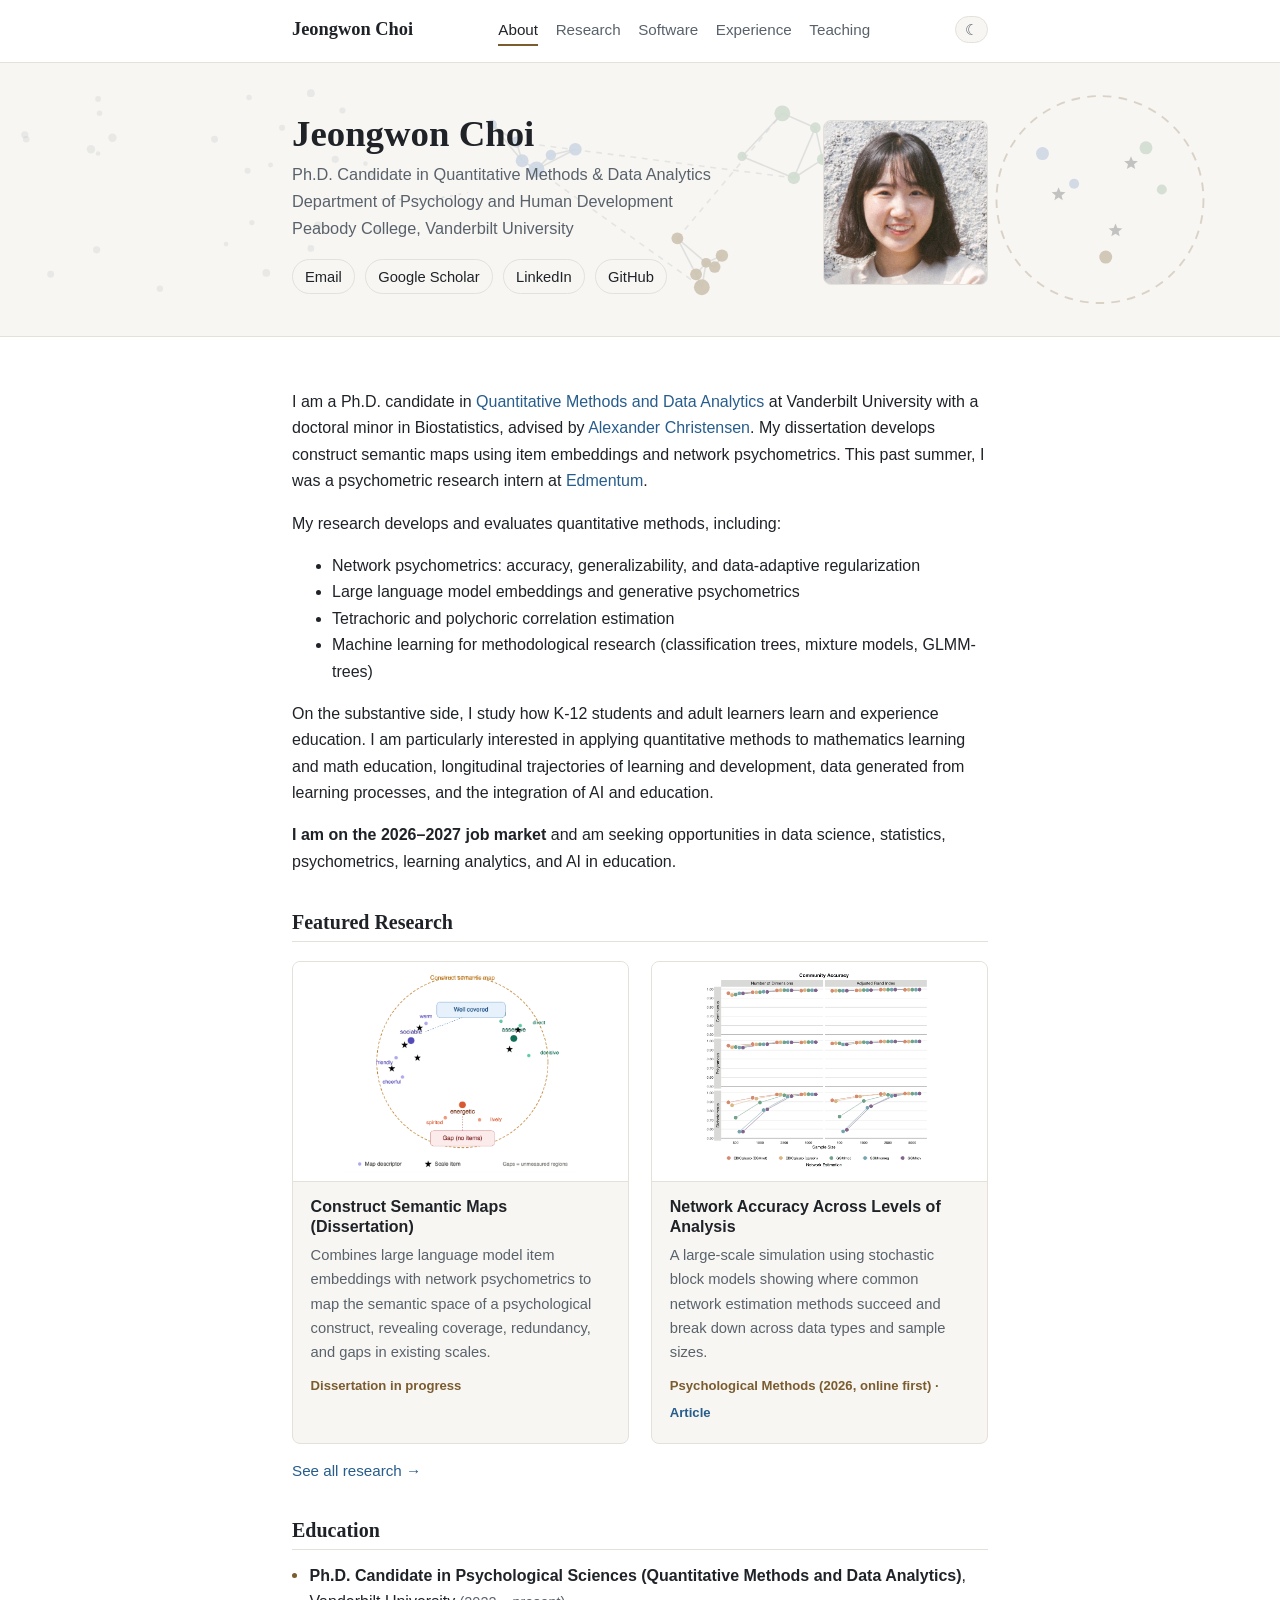
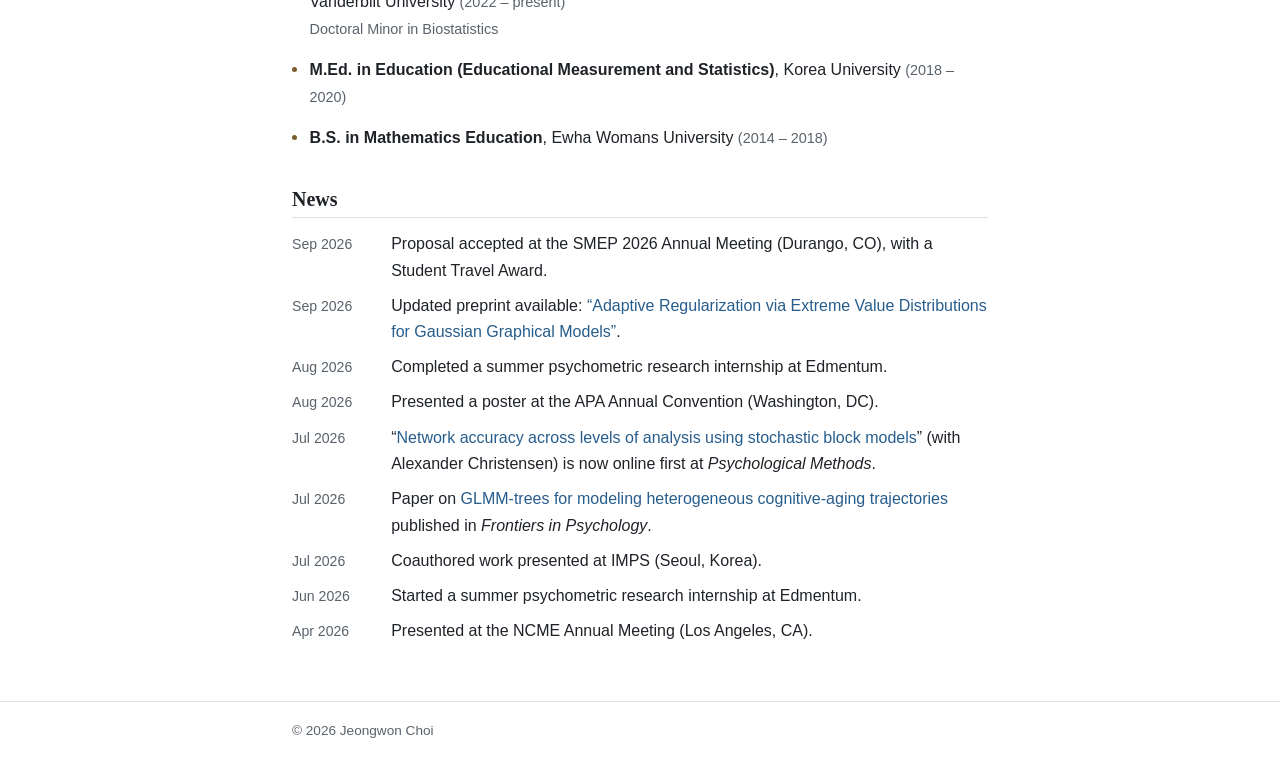
==== index.html @ 9862e8e3 "Emphasize data science and statistics in job market line; reword chatbot analytics as log analysis C" ====
<!DOCTYPE html>
<html lang="en">
<head>
  <meta charset="utf-8">
  <meta name="viewport" content="width=device-width, initial-scale=1">
  <title>Jeongwon Choi — Quantitative Methods, Vanderbilt University</title>
  <meta name="description" content="Jeongwon Choi is a Ph.D. candidate in Quantitative Methods at Vanderbilt University working on network psychometrics, measurement, and machine learning.">
  <link rel="stylesheet" href="css/style.css?v=7">
  <script src="js/theme.js"></script>
</head>
<body>

<header>
  <div class="header-inner">
    <a class="site-name" href="index.html">Jeongwon Choi</a>
    <nav>
      <a href="index.html" class="active">About</a>
      <a href="research.html">Research</a>
      <a href="software.html">Software</a>
      <a href="experience.html">Experience</a>
      <a href="teaching.html">Teaching</a>
    </nav>
    <button id="theme-toggle" class="theme-toggle" aria-label="Toggle color theme">☾</button>
  </div>
</header>

<section class="hero">
  <svg class="hero-bg" preserveAspectRatio="xMidYMid slice" viewBox="0 0 900 190" xmlns="http://www.w3.org/2000/svg" role="img" aria-label="Decorative figure: scattered embedding points forming a psychometric network, mapped onto a construct semantic map">
    <circle class="hn-dot" cx="178" cy="24" r="1.9"/>
    <circle class="hn-dot" cx="72" cy="130" r="2.5"/>
    <circle class="hn-dot" cx="243" cy="33" r="2.1"/>
    <circle class="hn-dot" cx="23" cy="53" r="2.3"/>
    <circle class="hn-dot" cx="22" cy="50" r="2.5"/>
    <circle class="hn-dot" cx="154" cy="53" r="2.4"/>
    <circle class="hn-dot" cx="221" cy="21" r="2.7"/>
    <circle class="hn-dot" cx="193" cy="71" r="1.7"/>
    <circle class="hn-dot" cx="259" cy="70" r="1.6"/>
    <circle class="hn-dot" cx="40" cy="147" r="2.4"/>
    <circle class="hn-dot" cx="221" cy="129" r="2.3"/>
    <circle class="hn-dot" cx="263" cy="77" r="2.3"/>
    <circle class="hn-dot" cx="226" cy="113" r="2.8"/>
    <circle class="hn-dot" cx="162" cy="126" r="1.6"/>
    <circle class="hn-dot" cx="73" cy="63" r="1.6"/>
    <circle class="hn-dot" cx="74" cy="35" r="1.9"/>
    <circle class="hn-dot" cx="177" cy="75" r="2.1"/>
    <circle class="hn-dot" cx="68" cy="60" r="2.9"/>
    <circle class="hn-dot" cx="180" cy="111" r="1.8"/>
    <circle class="hn-dot" cx="201" cy="45" r="2.1"/>
    <circle class="hn-dot" cx="267" cy="116" r="2.3"/>
    <circle class="hn-dot" cx="190" cy="146" r="2.7"/>
    <circle class="hn-dot" cx="73" cy="25" r="2.0"/>
    <circle class="hn-dot" cx="83" cy="52" r="2.9"/>
    <circle class="hn-dot" cx="238" cy="67" r="2.5"/>
    <circle class="hn-dot" cx="116" cy="157" r="2.2"/>
    <line class="hn-edge" x1="378" y1="74" x2="368" y2="68"/>
    <line class="hn-edge" x1="378" y1="74" x2="388" y2="64"/>
    <line class="hn-edge" x1="364" y1="55" x2="368" y2="68"/>
    <line class="hn-edge" x1="364" y1="55" x2="347" y2="43"/>
    <line class="hn-edge" x1="347" y1="43" x2="368" y2="68"/>
    <line class="hn-edge" x1="405" y1="60" x2="388" y2="64"/>
    <line class="hn-edge" x1="405" y1="60" x2="378" y2="74"/>
    <line class="hn-edge" x1="493" y1="156" x2="489" y2="147"/>
    <line class="hn-edge" x1="493" y1="156" x2="496" y2="139"/>
    <line class="hn-edge" x1="476" y1="122" x2="496" y2="139"/>
    <line class="hn-edge" x1="476" y1="122" x2="489" y2="147"/>
    <line class="hn-edge" x1="489" y1="147" x2="496" y2="139"/>
    <line class="hn-edge" x1="496" y1="139" x2="502" y2="142"/>
    <line class="hn-edge" x1="507" y1="134" x2="502" y2="142"/>
    <line class="hn-edge" x1="507" y1="134" x2="496" y2="139"/>
    <line class="hn-edge" x1="549" y1="35" x2="572" y2="45"/>
    <line class="hn-edge" x1="549" y1="35" x2="521" y2="65"/>
    <line class="hn-edge" x1="557" y1="80" x2="577" y2="67"/>
    <line class="hn-edge" x1="557" y1="80" x2="572" y2="45"/>
    <line class="hn-edge" x1="577" y1="67" x2="572" y2="45"/>
    <line class="hn-edge" x1="521" y1="65" x2="557" y2="80"/>
    <line class="hn-edge hn-bridge" x1="378" y1="74" x2="493" y2="156"/>
    <line class="hn-edge hn-bridge" x1="476" y1="122" x2="549" y2="35"/>
    <line class="hn-edge hn-bridge" x1="364" y1="55" x2="557" y2="80"/>
    <circle class="hn-node hn-a" cx="378" cy="74" r="5.5"/>
    <circle class="hn-node hn-a" cx="364" cy="55" r="3.9"/>
    <circle class="hn-node hn-a" cx="347" cy="43" r="3.5"/>
    <circle class="hn-node hn-a" cx="368" cy="68" r="4.5"/>
    <circle class="hn-node hn-a" cx="405" cy="60" r="4.4"/>
    <circle class="hn-node hn-a" cx="388" cy="64" r="3.6"/>
    <circle class="hn-node hn-b" cx="493" cy="156" r="5.5"/>
    <circle class="hn-node hn-b" cx="476" cy="122" r="4.1"/>
    <circle class="hn-node hn-b" cx="489" cy="147" r="4.1"/>
    <circle class="hn-node hn-b" cx="496" cy="139" r="3.4"/>
    <circle class="hn-node hn-b" cx="507" cy="134" r="4.3"/>
    <circle class="hn-node hn-b" cx="502" cy="142" r="4.0"/>
    <circle class="hn-node hn-c" cx="549" cy="35" r="5.5"/>
    <circle class="hn-node hn-c" cx="557" cy="80" r="4.3"/>
    <circle class="hn-node hn-c" cx="577" cy="67" r="3.9"/>
    <circle class="hn-node hn-c" cx="521" cy="65" r="3.2"/>
    <circle class="hn-node hn-c" cx="572" cy="45" r="3.7"/>
    <circle class="hn-map" cx="770" cy="95" r="72"/>
    <circle class="hn-node hn-a" cx="730" cy="63" r="4.5"/>
    <circle class="hn-node hn-a" cx="752" cy="84" r="3.5"/>
    <circle class="hn-node hn-c" cx="802" cy="59" r="4.5"/>
    <circle class="hn-node hn-c" cx="813" cy="88" r="3.5"/>
    <circle class="hn-node hn-b" cx="774" cy="135" r="4.5"/>
    <polygon class="hn-star" points="741.2,86.4 742.5,89.6 746.0,89.9 743.3,92.1 744.1,95.4 741.2,93.6 738.3,95.4 739.1,92.1 736.4,89.9 739.9,89.6"/>
    <polygon class="hn-star" points="791.6,64.8 792.9,68.0 796.4,68.3 793.7,70.5 794.5,73.8 791.6,72.0 788.7,73.8 789.5,70.5 786.8,68.3 790.3,68.0"/>
    <polygon class="hn-star" points="780.8,111.6 782.1,114.8 785.6,115.1 782.9,117.3 783.7,120.6 780.8,118.8 777.9,120.6 778.7,117.3 776.0,115.1 779.5,114.8"/>
    <path class="hn-flow" d="M 270 95 C 300 95, 310 95, 330 90"/>
    <path class="hn-flow" d="M 615 85 C 650 80, 660 90, 692 95"/>
  </svg>
  <div class="hero-inner">
    <div class="hero-text">
      <h1>Jeongwon Choi</h1>
    <p class="subtitle">Ph.D. Candidate in Quantitative Methods &amp; Data Analytics<br>
    Department of Psychology and Human Development<br>
    Peabody College, Vanderbilt University</p>
    <ul class="contact-links">
      <li><a href="mailto:jeongwon.choi@vanderbilt.edu">Email</a></li>
      <li><a href="https://scholar.google.com/citations?user=khxoz0wAAAAJ&amp;hl=en" target="_blank" rel="noopener">Google Scholar</a></li>
      <li><a href="https://www.linkedin.com/in/jeongwon---choi/" target="_blank" rel="noopener">LinkedIn</a></li>
      <li><a href="https://github.com/choi-jeongwon" target="_blank" rel="noopener">GitHub</a></li>
    </ul>
    </div>
    <img class="portrait" src="images/IMG_2148.jpg" alt="Portrait of Jeongwon Choi"
         onerror="this.style.display='none'">
  </div>
</section>

<main>

      <p>I am a Ph.D. candidate in
      <a href="https://www.vanderbilt.edu/psychological_sciences/graduate/programs/quantitative-methods/" target="_blank" rel="noopener">Quantitative Methods and Data Analytics</a>
      at Vanderbilt University with a doctoral minor in Biostatistics, advised by
      <a href="https://www.vanderbilt.edu/psychological_sciences/bio/alexander-christensen" target="_blank" rel="noopener">Alexander Christensen</a>.
      My dissertation develops construct semantic maps using item embeddings and network
      psychometrics. This past summer, I was a psychometric research intern at
      <a href="https://www.edmentum.com/" target="_blank" rel="noopener">Edmentum</a>.</p>

      <p>My research develops and evaluates quantitative methods, including:</p>
      <ul>
        <li>Network psychometrics: accuracy, generalizability, and data-adaptive regularization</li>
        <li>Large language model embeddings and generative psychometrics</li>
        <li>Tetrachoric and polychoric correlation estimation</li>
        <li>Machine learning for methodological research (classification trees, mixture models, GLMM-trees)</li>
      </ul>

      <p>On the substantive side, I study how K-12 students and adult learners learn and
      experience education. I am particularly interested in applying quantitative methods
      to mathematics learning and math education, longitudinal trajectories of learning
      and development, data generated from learning processes, and the integration of AI
      and education.</p>

      <p><strong>I am on the 2026–2027 job market</strong> and am seeking opportunities in
      data science, statistics, psychometrics, learning analytics, and AI in education.</p>

  <h2>Featured Research</h2>
  <div class="research-grid">
    <div class="research-card">
      <img src="images/research/csm-map.png" alt="Construct semantic map showing well-covered regions and gaps of a scale">
      <div class="card-body">
        <h3>Construct Semantic Maps (Dissertation)</h3>
        <p>Combines large language model item embeddings with network psychometrics to map
        the semantic space of a psychological construct, revealing coverage, redundancy,
        and gaps in existing scales.</p>
        <span class="status">Dissertation in progress</span>
      </div>
    </div>
    <div class="research-card">
      <img src="images/research/sbm-community.png" alt="Community detection accuracy across sample sizes and network estimation methods">
      <div class="card-body">
        <h3>Network Accuracy Across Levels of Analysis</h3>
        <p>A large-scale simulation using stochastic block models showing where common
        network estimation methods succeed and break down across data types and sample
        sizes.</p>
        <span class="status">Psychological Methods (2026, online first) · <a href="https://psycnet.apa.org/record/2027-99505-001" target="_blank" rel="noopener">Article</a></span>
      </div>
    </div>
  </div>
  <p class="see-all"><a href="research.html">See all research →</a></p>

  <h2>Education</h2>
  <ul class="entries">
    <li><strong>Ph.D. Candidate in Psychological Sciences (Quantitative Methods and Data Analytics)</strong>, Vanderbilt University <span class="role-line">(2022 – present)</span><br>
    <span class="role-line">Doctoral Minor in Biostatistics</span></li>
    <li><strong>M.Ed. in Education (Educational Measurement and Statistics)</strong>, Korea University <span class="role-line">(2018 – 2020)</span></li>
    <li><strong>B.S. in Mathematics Education</strong>, Ewha Womans University <span class="role-line">(2014 – 2018)</span></li>
  </ul>

  <h2>News</h2>
  <ul class="news">
    <li><time>Sep 2026</time><span>Proposal accepted at the SMEP 2026 Annual Meeting (Durango, CO), with a Student Travel Award.</span></li>
    <li><time>Sep 2026</time><span>Updated preprint available: <a href="https://arxiv.org/abs/2609.05678" target="_blank" rel="noopener">“Adaptive Regularization via Extreme Value Distributions for Gaussian Graphical Models”</a>.</span></li>
    <li><time>Aug 2026</time><span>Completed a summer psychometric research internship at Edmentum.</span></li>
    <li><time>Aug 2026</time><span>Presented a poster at the APA Annual Convention (Washington, DC).</span></li>
    <li><time>Jul 2026</time><span>“<a href="https://psycnet.apa.org/fulltext/2027-99505-001.html" target="_blank" rel="noopener">Network accuracy across levels of analysis using stochastic block models</a>” (with Alexander Christensen) is now online first at <em>Psychological Methods</em>.</span></li>
    <li><time>Jul 2026</time><span>Paper on <a href="https://www.frontiersin.org/journals/psychology/articles/10.3389/fpsyg.2026.1738928/full" target="_blank" rel="noopener">GLMM-trees for modeling heterogeneous cognitive-aging trajectories</a> published in <em>Frontiers in Psychology</em>.</span></li>
    <li><time>Jul 2026</time><span>Coauthored work presented at IMPS (Seoul, Korea).</span></li>
    <li><time>Jun 2026</time><span>Started a summer psychometric research internship at Edmentum.</span></li>
    <li><time>Apr 2026</time><span>Presented at the NCME Annual Meeting (Los Angeles, CA).</span></li>
  </ul>
</main>

<footer>
  <div class="footer-inner">
    <span>© 2026 Jeongwon Choi</span>
  </div>
</footer>

</body>
</html>
---- css/style.css ----
/* ===== Base ===== */
:root {
  --bg: #ffffff;
  --bg-alt: #f7f6f3;
  --text: #1f2328;
  --text-muted: #59626b;
  --accent: #7a5c2e;        /* warm bronze — subtle academic accent */
  --accent-soft: #f3ede2;
  --border: #e4e1da;
  --link: #275d8c;
  --max-width: 46rem;
}

@media (prefers-color-scheme: dark) {
  :root {
    --bg: #16181c;
    --bg-alt: #1d2025;
    --text: #e6e4df;
    --text-muted: #a2a49f;
    --accent: #c9a86a;
    --accent-soft: #26221a;
    --border: #33363c;
    --link: #7fb3dd;
  }
}

/* Manual theme override (set by js/theme.js, wins over system preference) */
:root[data-theme="light"] {
  --bg: #ffffff;
  --bg-alt: #f7f6f3;
  --text: #1f2328;
  --text-muted: #59626b;
  --accent: #7a5c2e;
  --accent-soft: #f3ede2;
  --border: #e4e1da;
  --link: #275d8c;
}

:root[data-theme="dark"] {
  --bg: #16181c;
  --bg-alt: #1d2025;
  --text: #e6e4df;
  --text-muted: #a2a49f;
  --accent: #c9a86a;
  --accent-soft: #26221a;
  --border: #33363c;
  --link: #7fb3dd;
}

* { box-sizing: border-box; }

html { scroll-behavior: smooth; }

body {
  margin: 0;
  font-family: -apple-system, BlinkMacSystemFont, "Segoe UI", Roboto, "Helvetica Neue", Arial, sans-serif;
  font-size: 1.0rem;
  line-height: 1.65;
  color: var(--text);
  background: var(--bg);
  -webkit-font-smoothing: antialiased;
}

h1, h2, h3, .site-name {
  font-family: "Iowan Old Style", "Palatino Linotype", Palatino, Georgia, serif;
  font-weight: 600;
  line-height: 1.25;
}

h1 { font-size: 1.9rem; margin: 0 0 0.25rem; }
h2 {
  font-size: 1.25rem;
  margin: 2.2rem 0 0.8rem;
  padding-bottom: 0.35rem;
  border-bottom: 1px solid var(--border);
}
h3 {
  font-size: 1.02rem;
  margin: 1.5rem 0 0.5rem;
  color: var(--accent);
  text-transform: uppercase;
  letter-spacing: 0.06em;
  font-family: inherit;
  font-weight: 650;
}

a { color: var(--link); text-decoration: none; }
a:hover { text-decoration: underline; }

/* ===== Header / nav ===== */
header {
  border-bottom: 1px solid var(--border);
  background: var(--bg);
}

.header-inner {
  max-width: var(--max-width);
  margin: 0 auto;
  padding: 1rem 1.25rem;
  display: flex;
  align-items: baseline;
  justify-content: space-between;
  flex-wrap: wrap;
  gap: 0.5rem 1rem;
}

.site-name {
  font-size: 1.15rem;
  color: var(--text);
}
.site-name:hover { text-decoration: none; color: var(--accent); }

nav { display: flex; gap: 1.1rem; flex-wrap: wrap; }

nav a {
  color: var(--text-muted);
  font-size: 0.95rem;
  padding-bottom: 2px;
}
nav a:hover { color: var(--text); text-decoration: none; }
nav a.active {
  color: var(--text);
  border-bottom: 2px solid var(--accent);
}

.theme-toggle {
  font: inherit;
  font-size: 0.95rem;
  line-height: 1;
  padding: 0.3rem 0.55rem;
  border: 1px solid var(--border);
  border-radius: 999px;
  background: var(--bg-alt);
  color: var(--text-muted);
  cursor: pointer;
}
.theme-toggle:hover { color: var(--accent); border-color: var(--accent); }

/* ===== Layout ===== */
main {
  max-width: var(--max-width);
  margin: 0 auto;
  padding: 2.25rem 1.25rem 3rem;
}

footer {
  border-top: 1px solid var(--border);
  color: var(--text-muted);
  font-size: 0.85rem;
}
.footer-inner {
  max-width: var(--max-width);
  margin: 0 auto;
  padding: 1.1rem 1.25rem;
  display: flex;
  justify-content: space-between;
  flex-wrap: wrap;
  gap: 0.5rem;
}

/* ===== Home / intro ===== */
.intro {
  display: flex;
  gap: 2rem;
  align-items: flex-start;
  flex-wrap: wrap;
}

.intro-text { flex: 1 1 22rem; }

.subtitle {
  color: var(--text-muted);
  margin: 0 0 1.1rem;
  font-size: 1.02rem;
}

.portrait {
  width: 165px;
  height: 165px;
  border-radius: 8px;
  object-fit: cover;
  border: 1px solid var(--border);
  flex-shrink: 0;
}

.contact-links {
  display: flex;
  flex-wrap: wrap;
  gap: 0.5rem 0.65rem;
  margin: 1.2rem 0 0;
  padding: 0;
  list-style: none;
  font-size: 0.92rem;
}
.contact-links a {
  display: inline-block;
  padding: 0.28rem 0.75rem;
  border: 1px solid var(--border);
  border-radius: 999px;
  color: var(--text);
  background: var(--bg-alt);
}
.contact-links a:hover {
  border-color: var(--accent);
  color: var(--accent);
  text-decoration: none;
}

/* ===== Lists of entries (pubs, talks, teaching) ===== */
ul.entries { list-style: none; padding: 0; margin: 0; }
ul.entries li {
  margin-bottom: 0.95rem;
  padding-left: 1.1rem;
  position: relative;
}
ul.entries li::before {
  content: "";
  position: absolute;
  left: 0;
  top: 0.62em;
  width: 5px;
  height: 5px;
  border-radius: 50%;
  background: var(--accent);
}

/* ===== Hero (About) ===== */
.hero {
  position: relative;
  overflow: hidden;
  border-bottom: 1px solid var(--border);
  background: var(--bg-alt);
}
.hero-bg {
  position: absolute;
  inset: 0;
  width: 100%;
  height: 100%;
  opacity: 0.32;
  pointer-events: none;
}
.hero-inner {
  position: relative;
  max-width: var(--max-width);
  margin: 0 auto;
  padding: 3rem 1.25rem 2.6rem;
  display: flex;
  align-items: center;
  justify-content: space-between;
  gap: 2rem;
  flex-wrap: wrap;
}
.hero-text { flex: 1 1 24rem; }
.hero-text h1 { font-size: 2.3rem; }
.hero .subtitle { margin-bottom: 0; }
.hero .contact-links { margin-top: 1.1rem; }
.see-all { margin-top: 0.9rem; font-size: 0.95rem; }
@media (max-width: 640px) {
  .hero-inner { flex-direction: column-reverse; align-items: flex-start; padding-top: 2rem; }
}
.hn-dot  { fill: var(--text-muted); opacity: 0.28; }
.hn-edge { stroke: var(--text-muted); stroke-width: 1.1; opacity: 0.45; }
.hn-bridge { stroke-dasharray: 4 4; opacity: 0.35; }
.hn-node { opacity: 0.92; }
.hn-a { fill: #7b9cc4; }
.hn-b { fill: var(--accent); }
.hn-c { fill: #85ab8d; }
.hn-map  { fill: none; stroke: var(--accent); stroke-width: 1.3; stroke-dasharray: 6 5; opacity: 0.7; }
.hn-star { fill: var(--text); opacity: 0.75; }
.hn-flow { fill: none; stroke: var(--text-muted); stroke-width: 1; stroke-dasharray: 2 4; opacity: 0.55; }

/* ===== Featured research cards ===== */
.research-grid {
  display: grid;
  grid-template-columns: 1fr 1fr;
  gap: 1.4rem;
  margin-top: 1.2rem;
}
.research-card {
  border: 1px solid var(--border);
  border-radius: 8px;
  background: var(--bg-alt);
  overflow: hidden;
  display: flex;
  flex-direction: column;
}
.research-card img {
  width: 100%;
  height: 220px;
  object-fit: contain;
  background: #ffffff;
  border-bottom: 1px solid var(--border);
  padding: 0.5rem;
  box-sizing: border-box;
}
.research-card .card-body {
  padding: 0.9rem 1.1rem 1.1rem;
}
.research-card h3 {
  margin: 0 0 0.4rem;
  text-transform: none;
  letter-spacing: 0;
  font-size: 1.0rem;
  color: var(--text);
}
.research-card p {
  margin: 0 0 0.5rem;
  font-size: 0.92rem;
  color: var(--text-muted);
}
.research-card .status {
  font-size: 0.82rem;
  color: var(--accent);
  font-weight: 600;
}
@media (max-width: 640px) {
  .research-grid { grid-template-columns: 1fr; }
}

ul.duties {
  list-style: none;
  margin: 0.35rem 0 0;
  padding: 0;
}
ul.entries ul.duties li {
  margin-bottom: 0.25rem;
  padding-left: 1rem;
  color: var(--text-muted);
  font-size: 0.95rem;
}
ul.entries ul.duties li::before {
  width: 4px;
  height: 4px;
  background: var(--border);
  top: 0.6em;
}

.venue { font-style: italic; }
.me { font-weight: 650; }

.tag {
  display: inline-block;
  font-size: 0.74rem;
  font-weight: 600;
  letter-spacing: 0.03em;
  color: var(--accent);
  background: var(--accent-soft);
  border-radius: 4px;
  padding: 0.08rem 0.45rem;
  margin-left: 0.35rem;
  vertical-align: 1px;
  white-space: nowrap;
}

/* ===== News ===== */
.news { list-style: none; padding: 0; margin: 0; }
.news li {
  display: flex;
  gap: 1rem;
  margin-bottom: 0.55rem;
}
.news time {
  flex: 0 0 5.2rem;
  color: var(--text-muted);
  font-size: 0.88rem;
  font-variant-numeric: tabular-nums;
  padding-top: 0.12rem;
}

/* ===== Teaching ===== */
.role-line { color: var(--text-muted); font-size: 0.9rem; }

/* ===== CV page ===== */
.cv-frame {
  width: 100%;
  height: 80vh;
  border: 1px solid var(--border);
  border-radius: 6px;
}

.btn {
  display: inline-block;
  padding: 0.45rem 1rem;
  border: 1px solid var(--accent);
  border-radius: 6px;
  color: var(--accent);
  font-weight: 600;
  font-size: 0.95rem;
}
.btn:hover { background: var(--accent-soft); text-decoration: none; }

@media (max-width: 640px) {
  .intro { flex-direction: column-reverse; }
  .portrait { width: 140px; height: 140px; }
  .news li { flex-direction: column; gap: 0; }
  .news time { flex: none; }
}
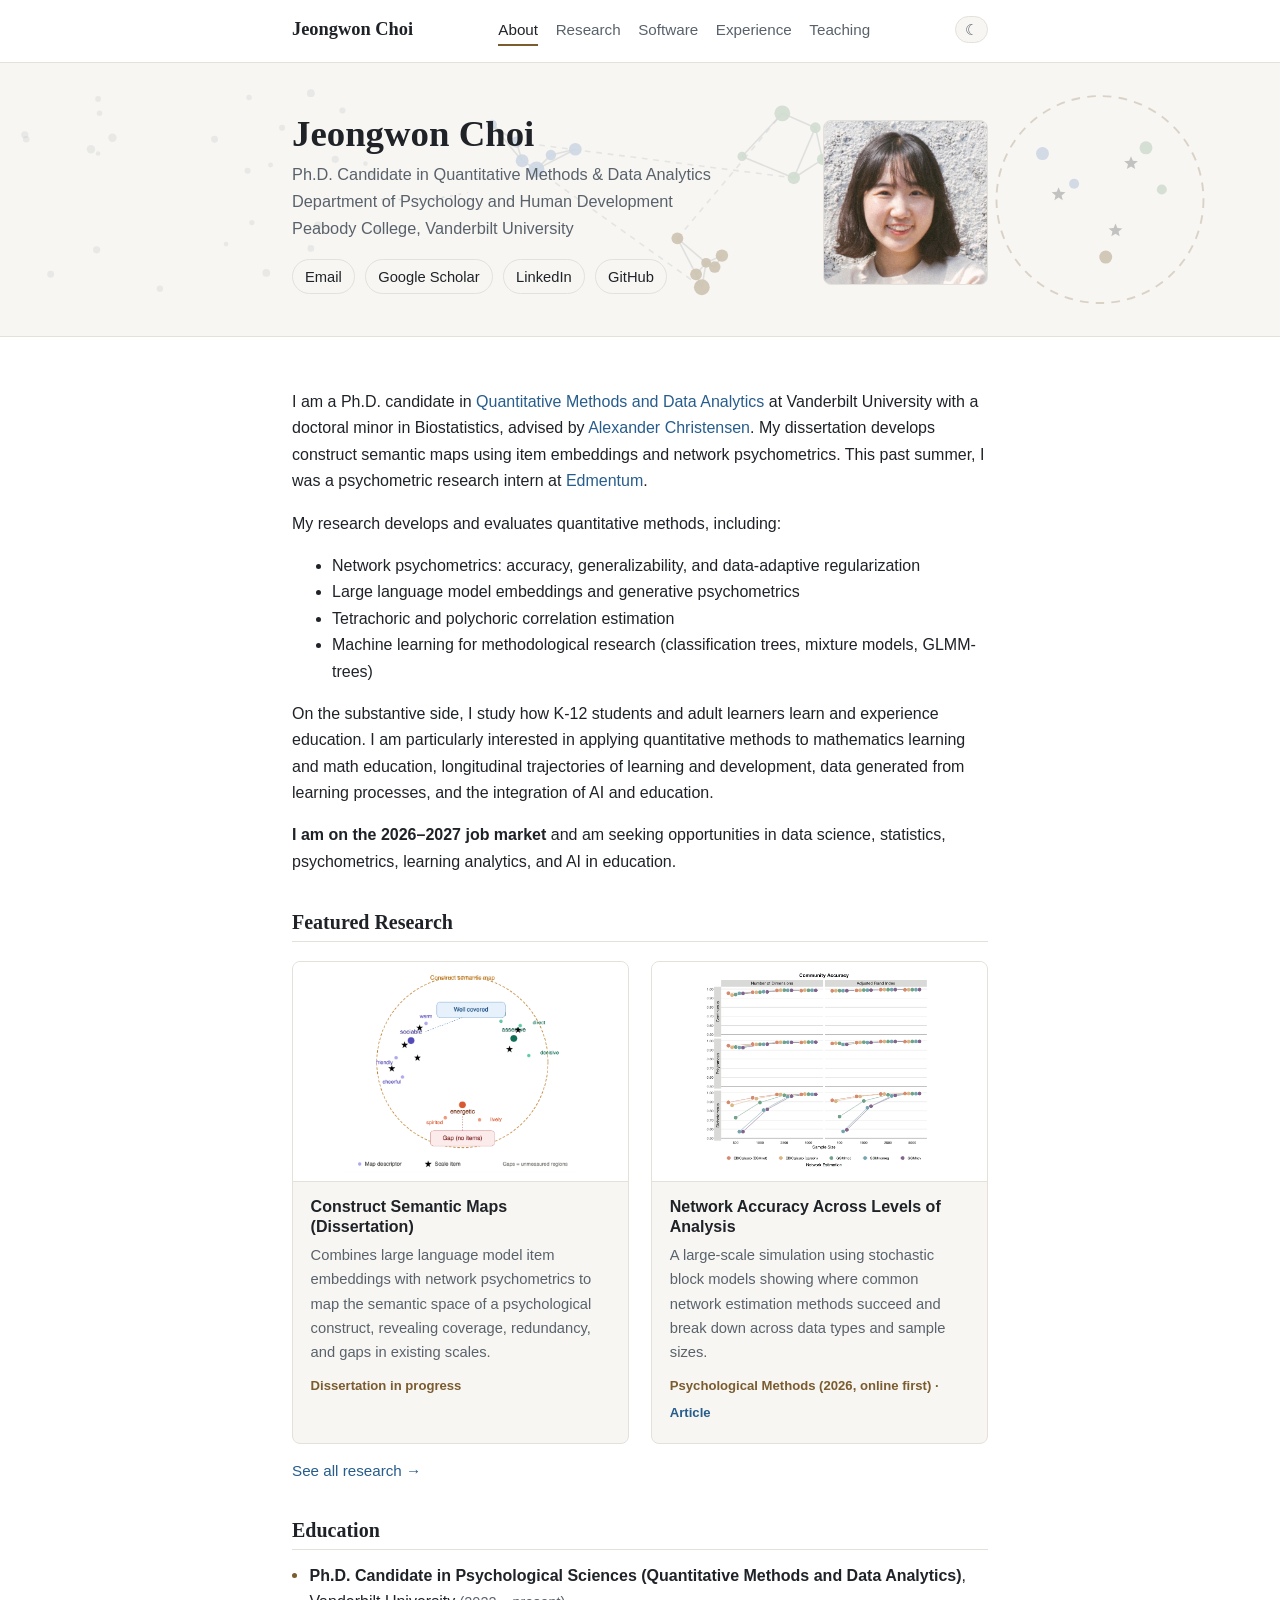
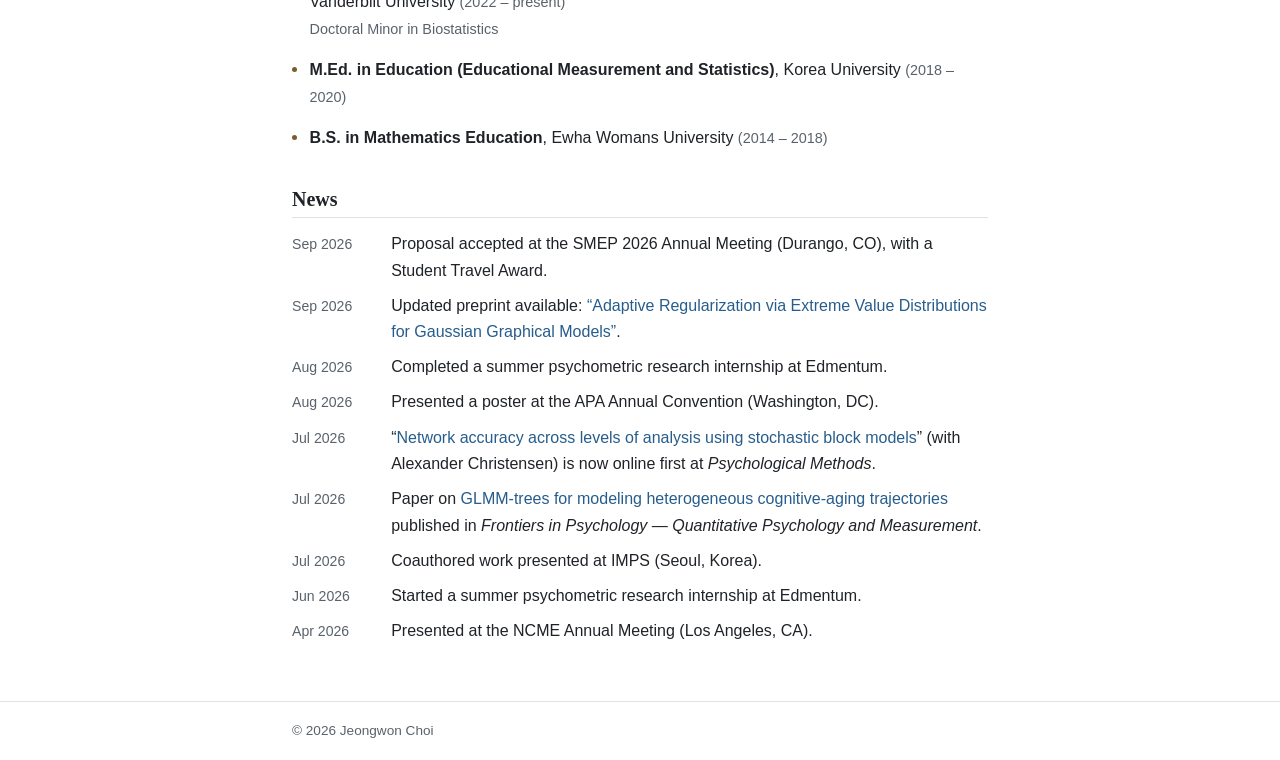
==== commit 5e924ddd: "Add Frontiers section name to 2022 citation and news item Co-Authored-By: Claude Fable 5 <noreply@an" ====
--- a/index.html
+++ b/index.html
@@ -190,7 +190,7 @@
     <li><time>Aug 2026</time><span>Completed a summer psychometric research internship at Edmentum.</span></li>
     <li><time>Aug 2026</time><span>Presented a poster at the APA Annual Convention (Washington, DC).</span></li>
     <li><time>Jul 2026</time><span>“<a href="https://psycnet.apa.org/fulltext/2027-99505-001.html" target="_blank" rel="noopener">Network accuracy across levels of analysis using stochastic block models</a>” (with Alexander Christensen) is now online first at <em>Psychological Methods</em>.</span></li>
-    <li><time>Jul 2026</time><span>Paper on <a href="https://www.frontiersin.org/journals/psychology/articles/10.3389/fpsyg.2026.1738928/full" target="_blank" rel="noopener">GLMM-trees for modeling heterogeneous cognitive-aging trajectories</a> published in <em>Frontiers in Psychology</em>.</span></li>
+    <li><time>Jul 2026</time><span>Paper on <a href="https://www.frontiersin.org/journals/psychology/articles/10.3389/fpsyg.2026.1738928/full" target="_blank" rel="noopener">GLMM-trees for modeling heterogeneous cognitive-aging trajectories</a> published in <em>Frontiers in Psychology — Quantitative Psychology and Measurement</em>.</span></li>
     <li><time>Jul 2026</time><span>Coauthored work presented at IMPS (Seoul, Korea).</span></li>
     <li><time>Jun 2026</time><span>Started a summer psychometric research internship at Edmentum.</span></li>
     <li><time>Apr 2026</time><span>Presented at the NCME Annual Meeting (Los Angeles, CA).</span></li>
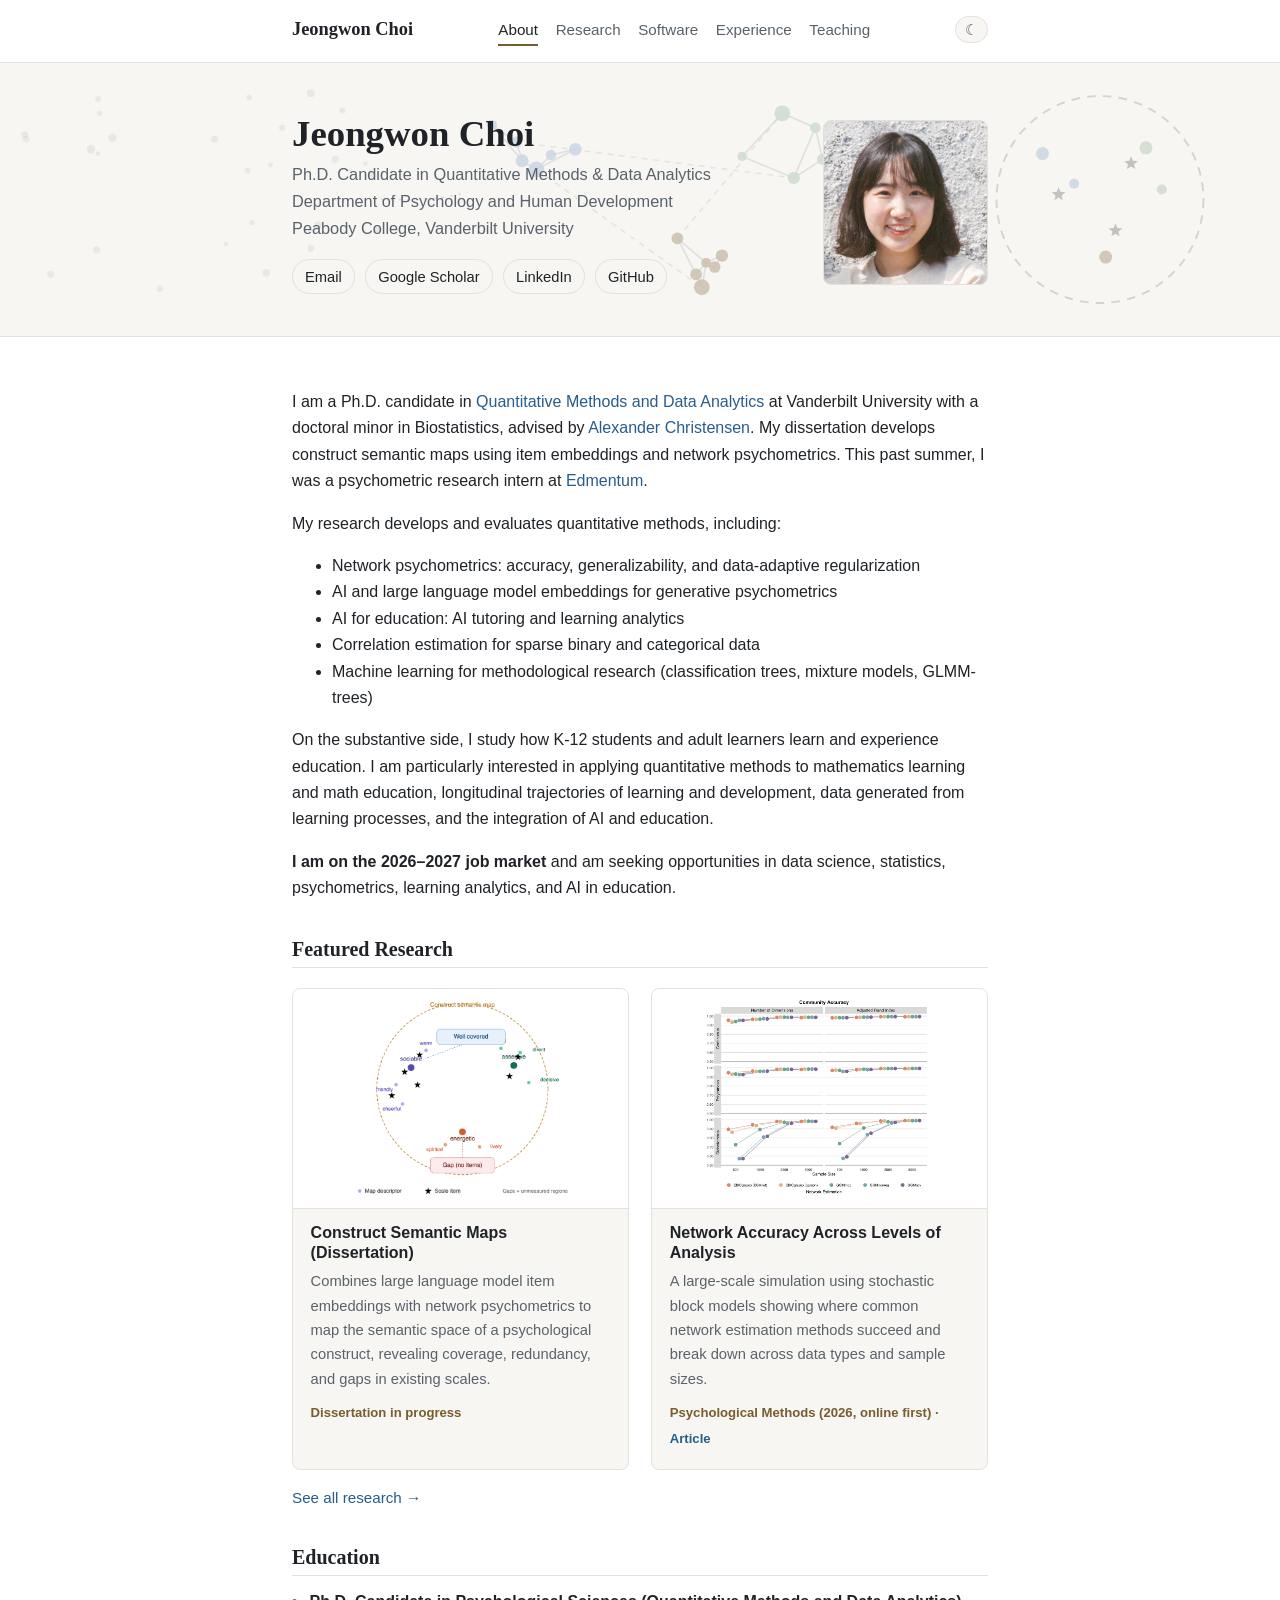
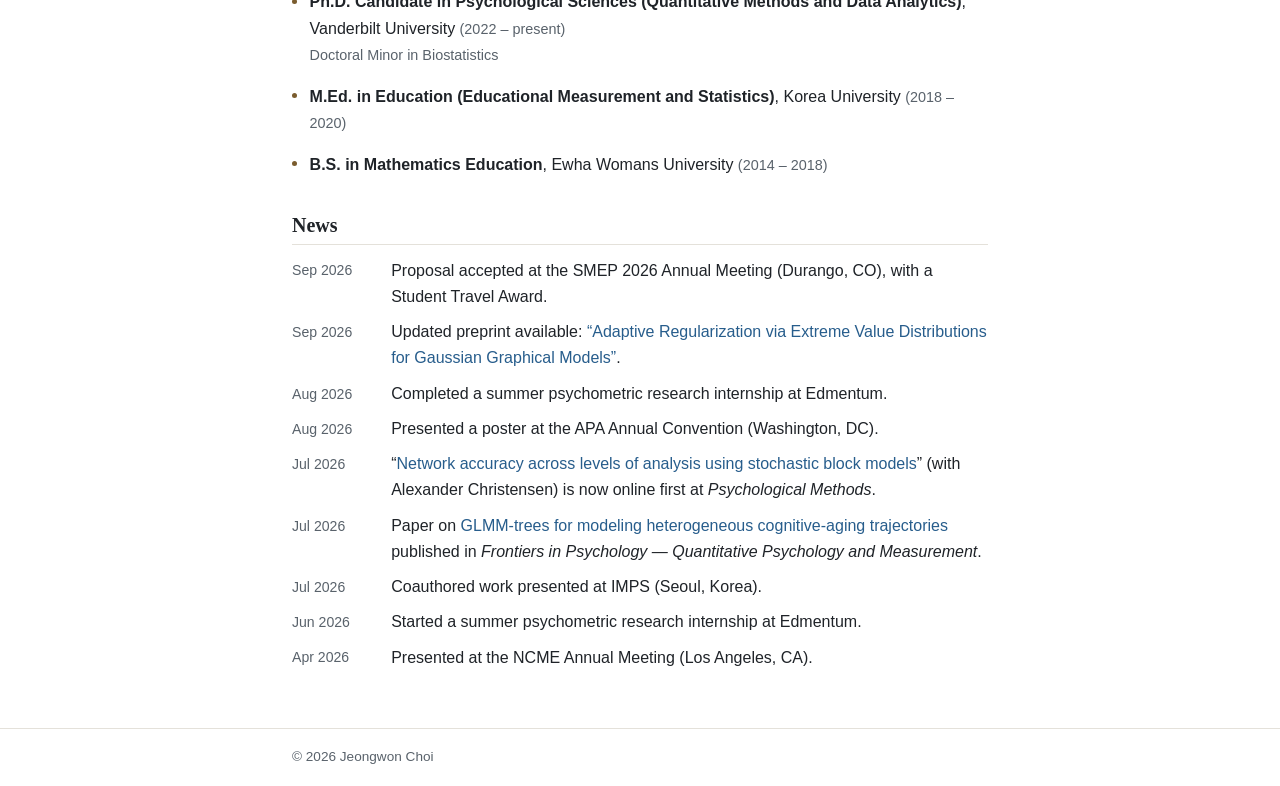
==== commit 7513fe57: "Update research interests list: AI framing, sparse data wording Co-Authored-By: Claude Fable 5 <nore" ====
--- a/index.html
+++ b/index.html
@@ -136,8 +136,9 @@
       <p>My research develops and evaluates quantitative methods, including:</p>
       <ul>
         <li>Network psychometrics: accuracy, generalizability, and data-adaptive regularization</li>
-        <li>Large language model embeddings and generative psychometrics</li>
-        <li>Tetrachoric and polychoric correlation estimation</li>
+        <li>AI and large language model embeddings for generative psychometrics</li>
+        <li>AI for education: AI tutoring and learning analytics</li>
+        <li>Correlation estimation for sparse binary and categorical data</li>
         <li>Machine learning for methodological research (classification trees, mixture models, GLMM-trees)</li>
       </ul>
 
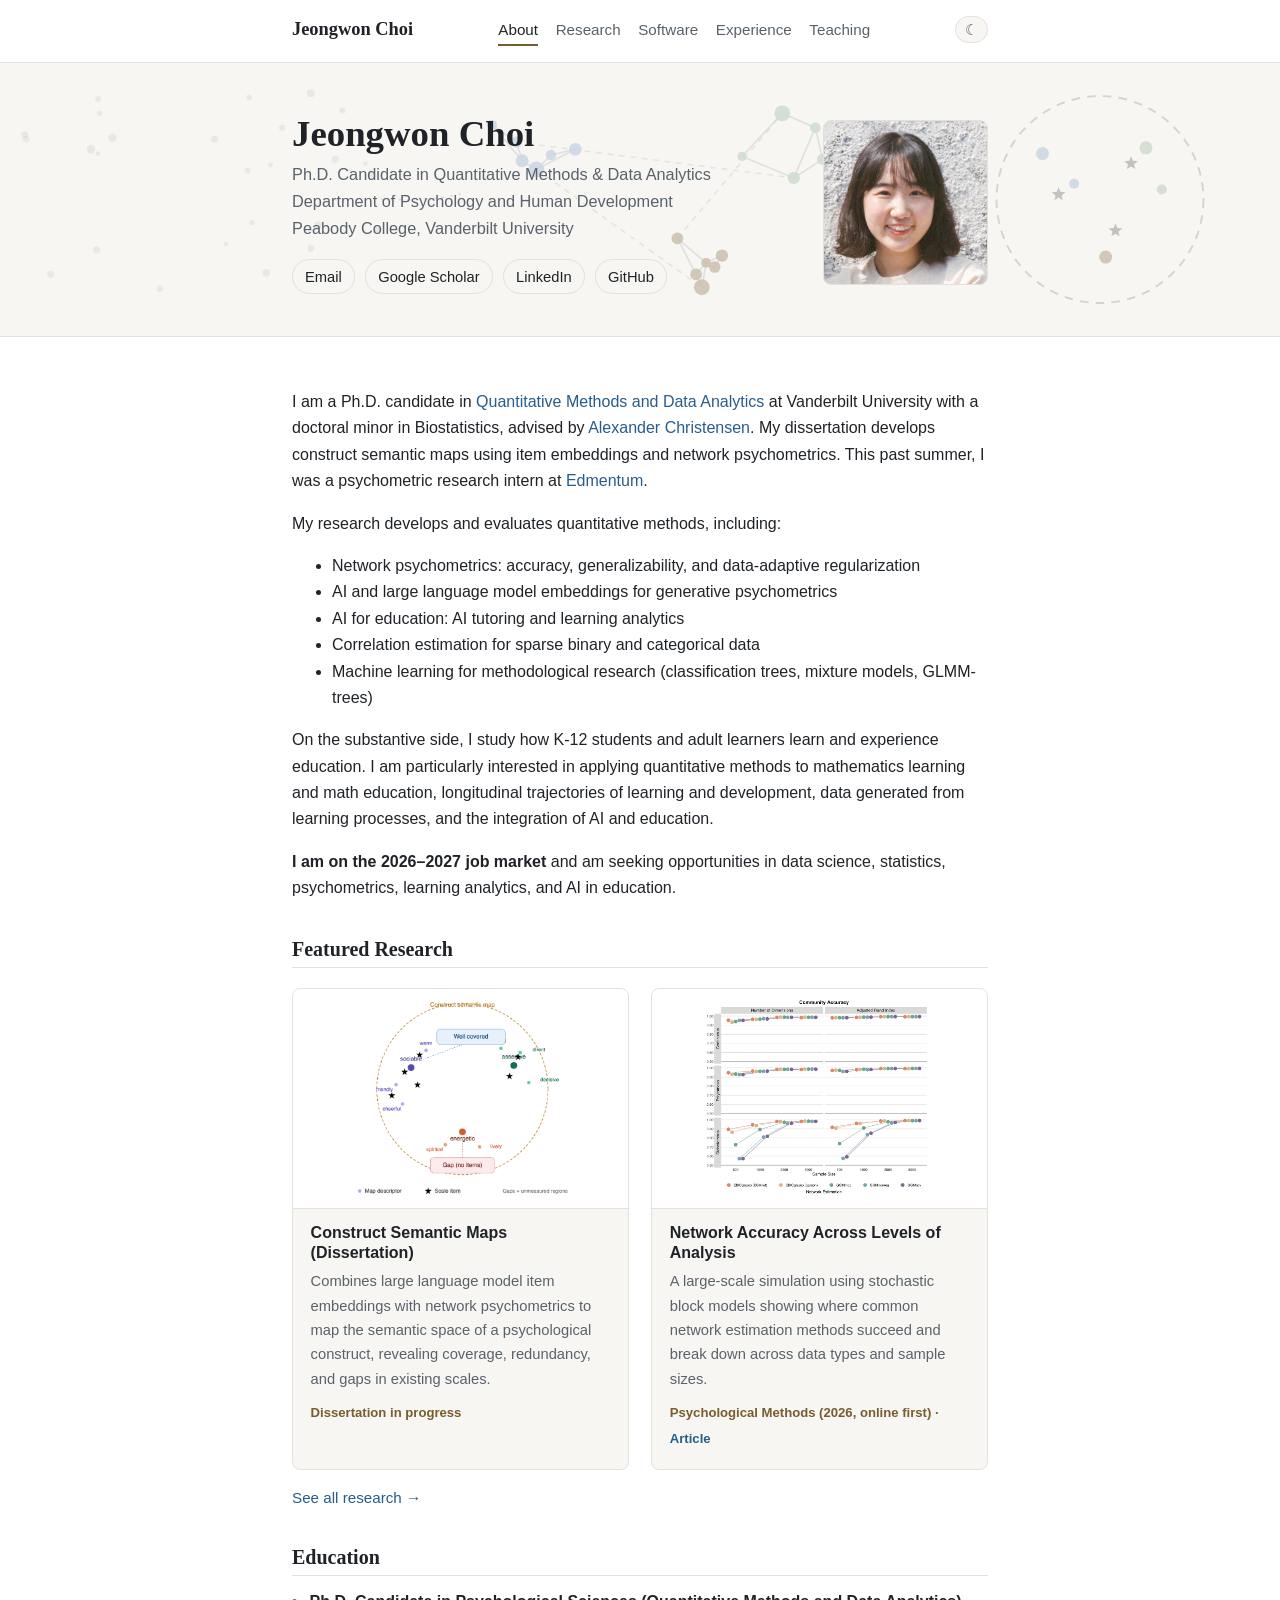
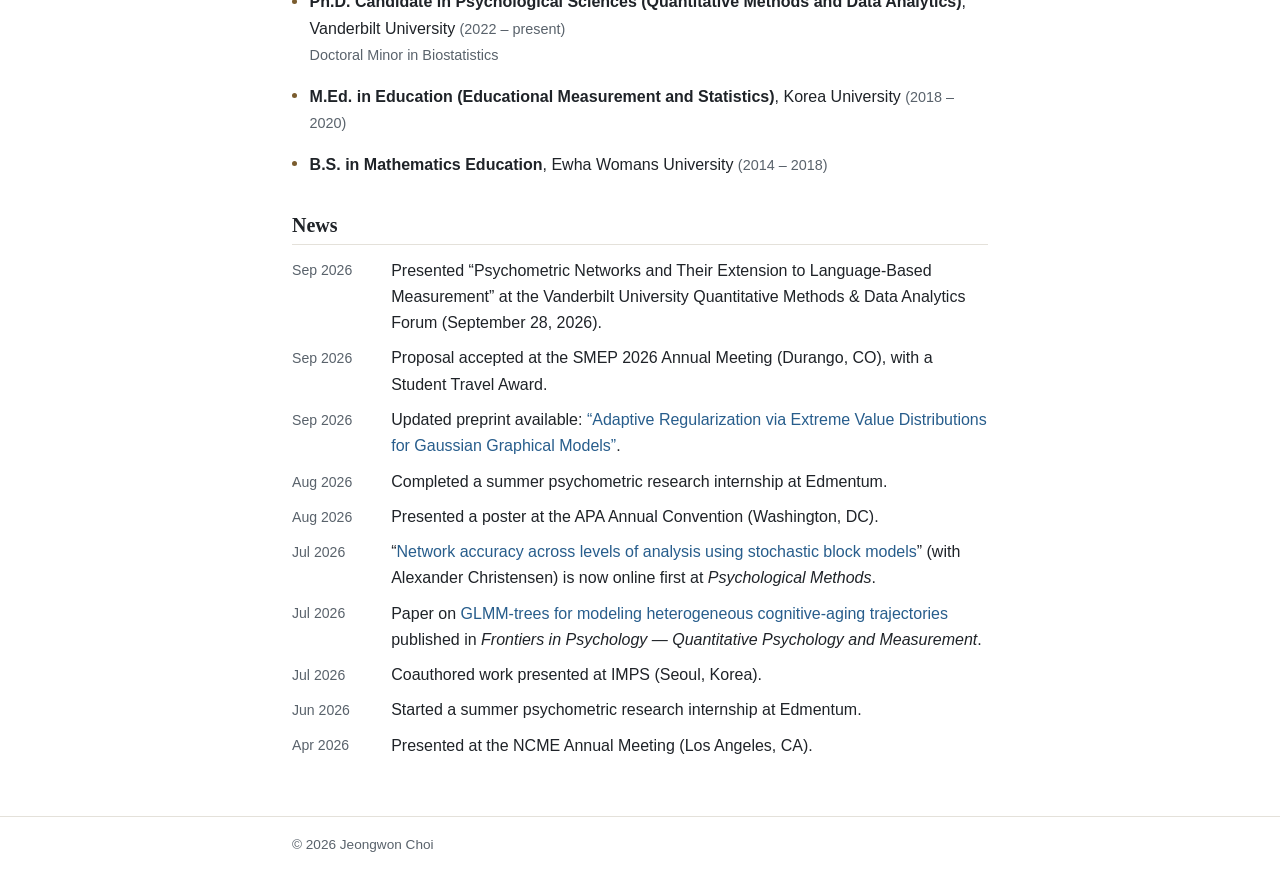
==== commit 1543ec3a: "Add news: QMDA Forum talk on psychometric networks Co-Authored-By: Claude Fable 5 <noreply@anthropic" ====
--- a/index.html
+++ b/index.html
@@ -186,6 +186,7 @@
 
   <h2>News</h2>
   <ul class="news">
+    <li><time>Sep 2026</time><span>Presented “Psychometric Networks and Their Extension to Language-Based Measurement” at the Vanderbilt University Quantitative Methods &amp; Data Analytics Forum (September 28, 2026).</span></li>
     <li><time>Sep 2026</time><span>Proposal accepted at the SMEP 2026 Annual Meeting (Durango, CO), with a Student Travel Award.</span></li>
     <li><time>Sep 2026</time><span>Updated preprint available: <a href="https://arxiv.org/abs/2609.05678" target="_blank" rel="noopener">“Adaptive Regularization via Extreme Value Distributions for Gaussian Graphical Models”</a>.</span></li>
     <li><time>Aug 2026</time><span>Completed a summer psychometric research internship at Edmentum.</span></li>
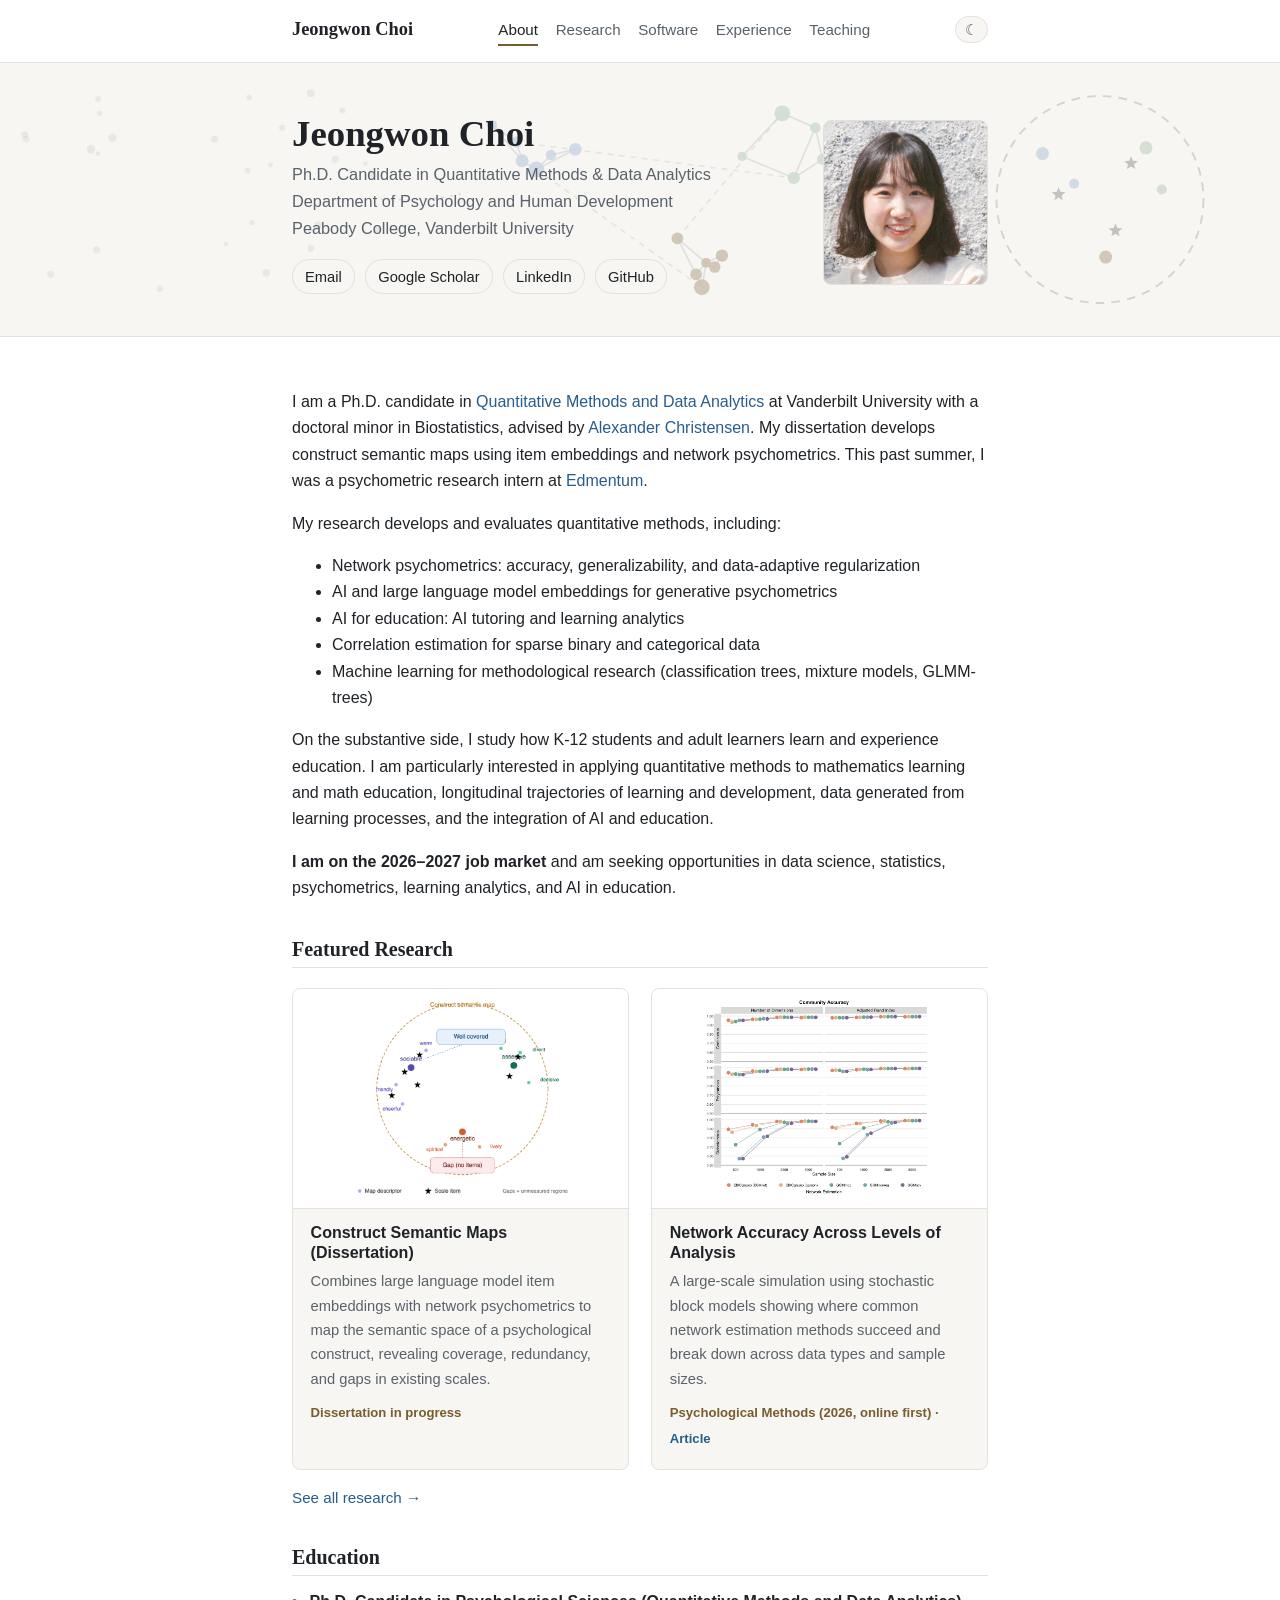
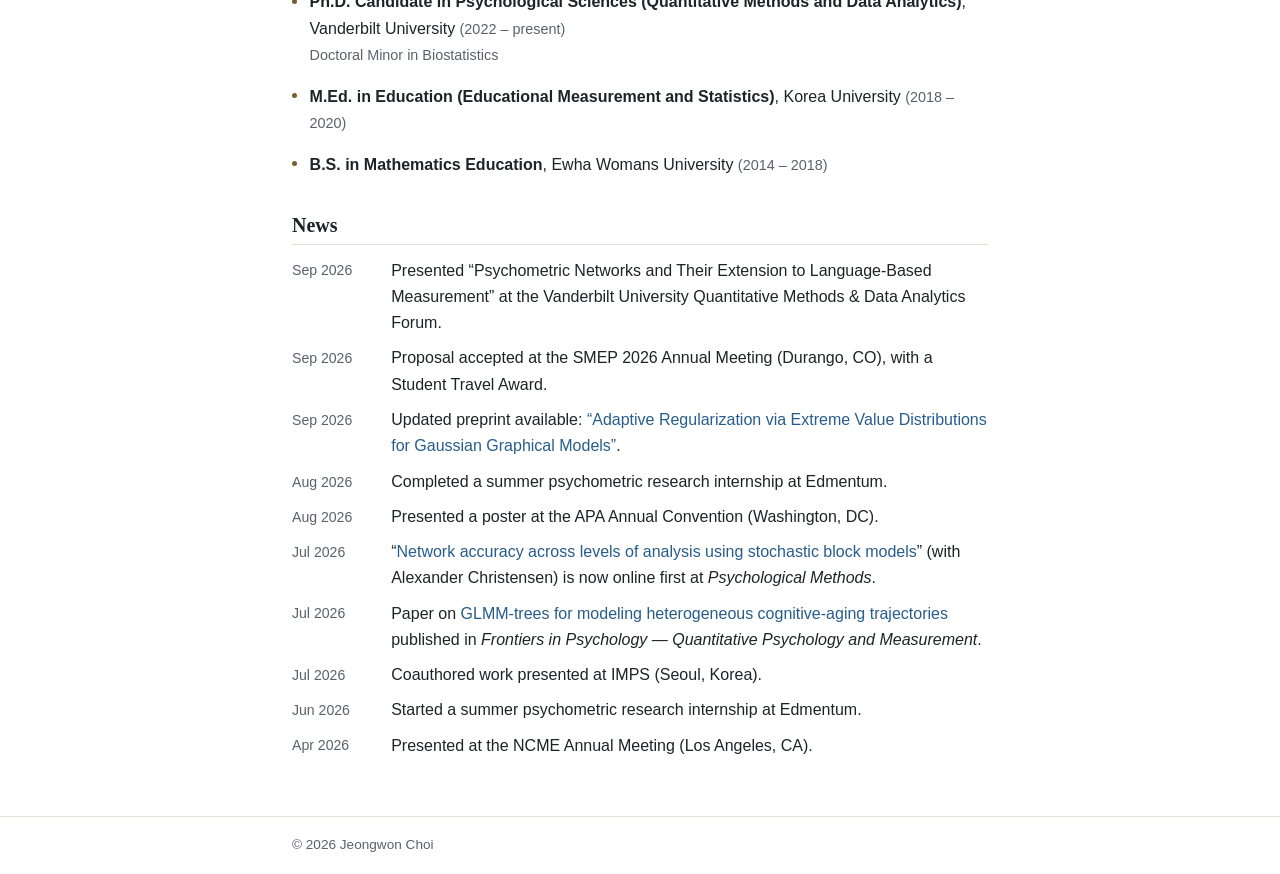
==== commit 91f06145: "Drop specific date from QMDA Forum news item Co-Authored-By: Claude Fable 5 <noreply@anthropic.com>" ====
--- a/index.html
+++ b/index.html
@@ -186,7 +186,7 @@
 
   <h2>News</h2>
   <ul class="news">
-    <li><time>Sep 2026</time><span>Presented “Psychometric Networks and Their Extension to Language-Based Measurement” at the Vanderbilt University Quantitative Methods &amp; Data Analytics Forum (September 28, 2026).</span></li>
+    <li><time>Sep 2026</time><span>Presented “Psychometric Networks and Their Extension to Language-Based Measurement” at the Vanderbilt University Quantitative Methods &amp; Data Analytics Forum.</span></li>
     <li><time>Sep 2026</time><span>Proposal accepted at the SMEP 2026 Annual Meeting (Durango, CO), with a Student Travel Award.</span></li>
     <li><time>Sep 2026</time><span>Updated preprint available: <a href="https://arxiv.org/abs/2609.05678" target="_blank" rel="noopener">“Adaptive Regularization via Extreme Value Distributions for Gaussian Graphical Models”</a>.</span></li>
     <li><time>Aug 2026</time><span>Completed a summer psychometric research internship at Edmentum.</span></li>
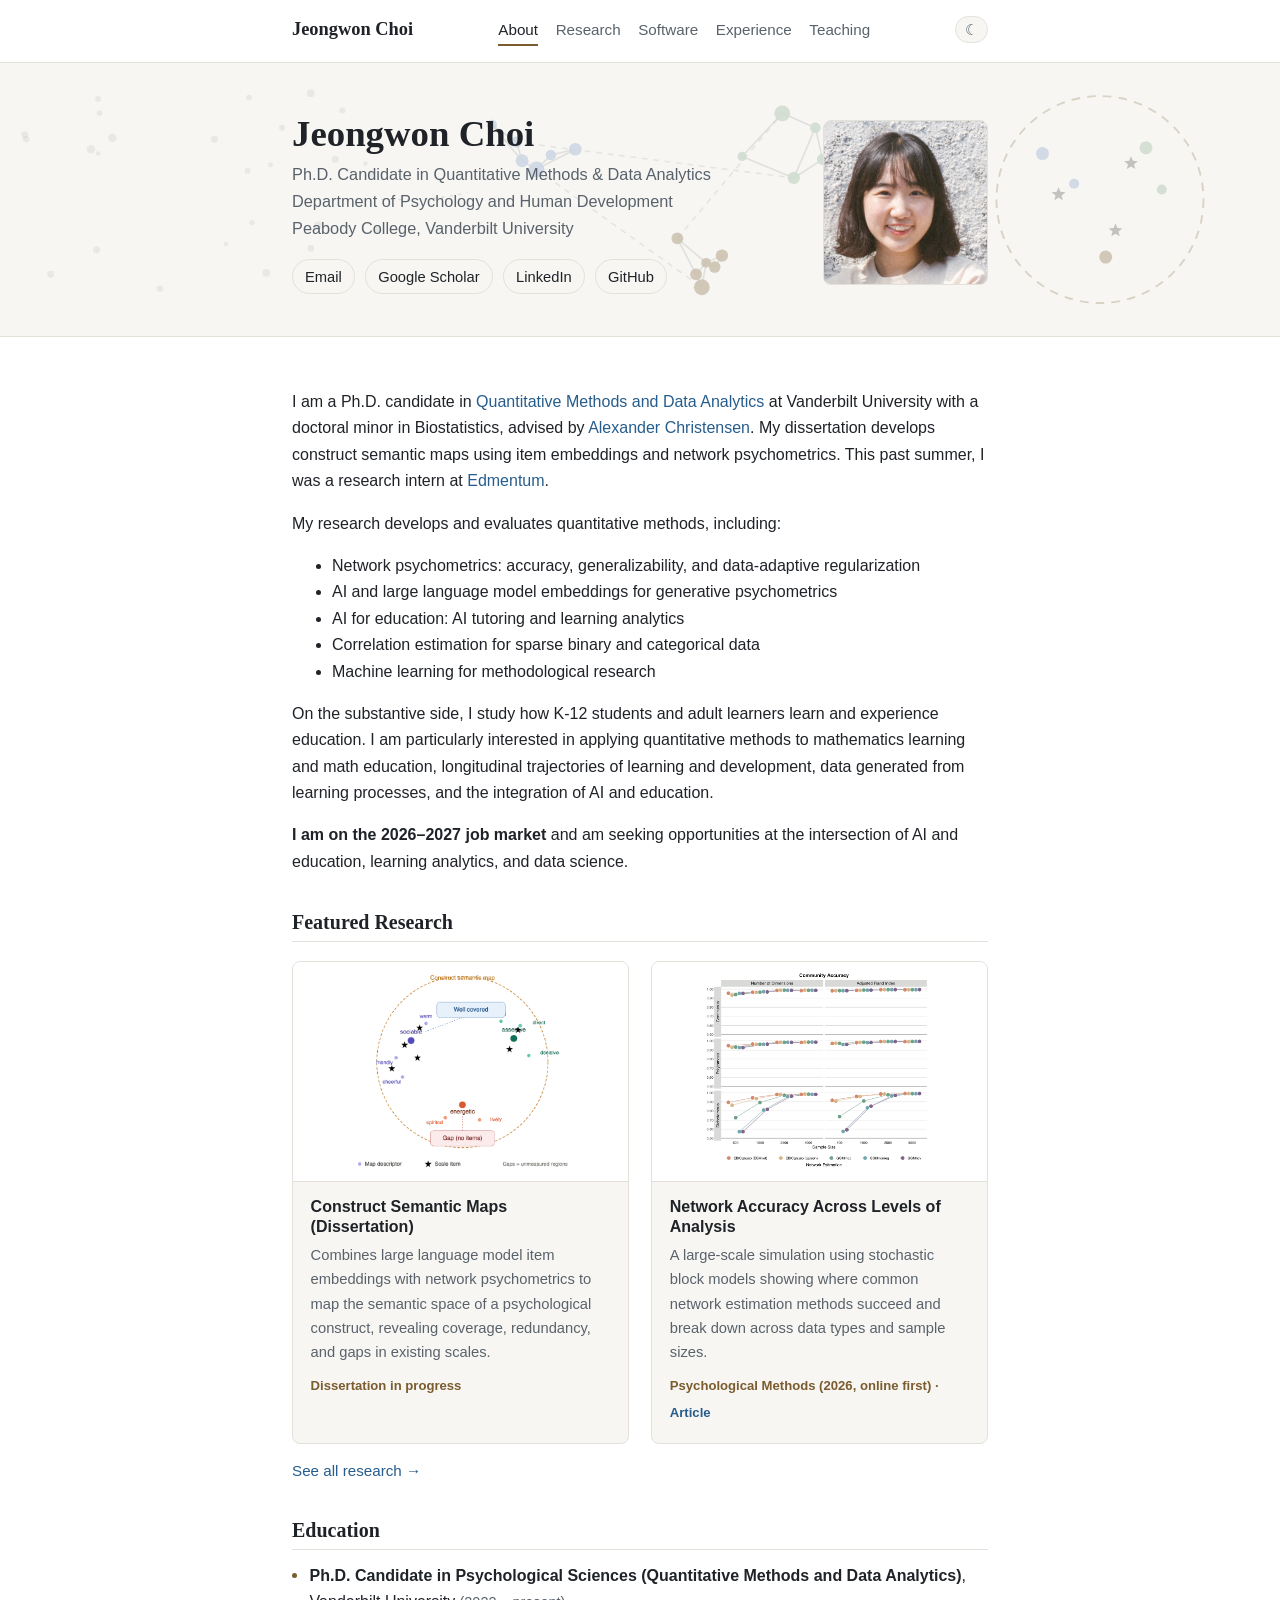
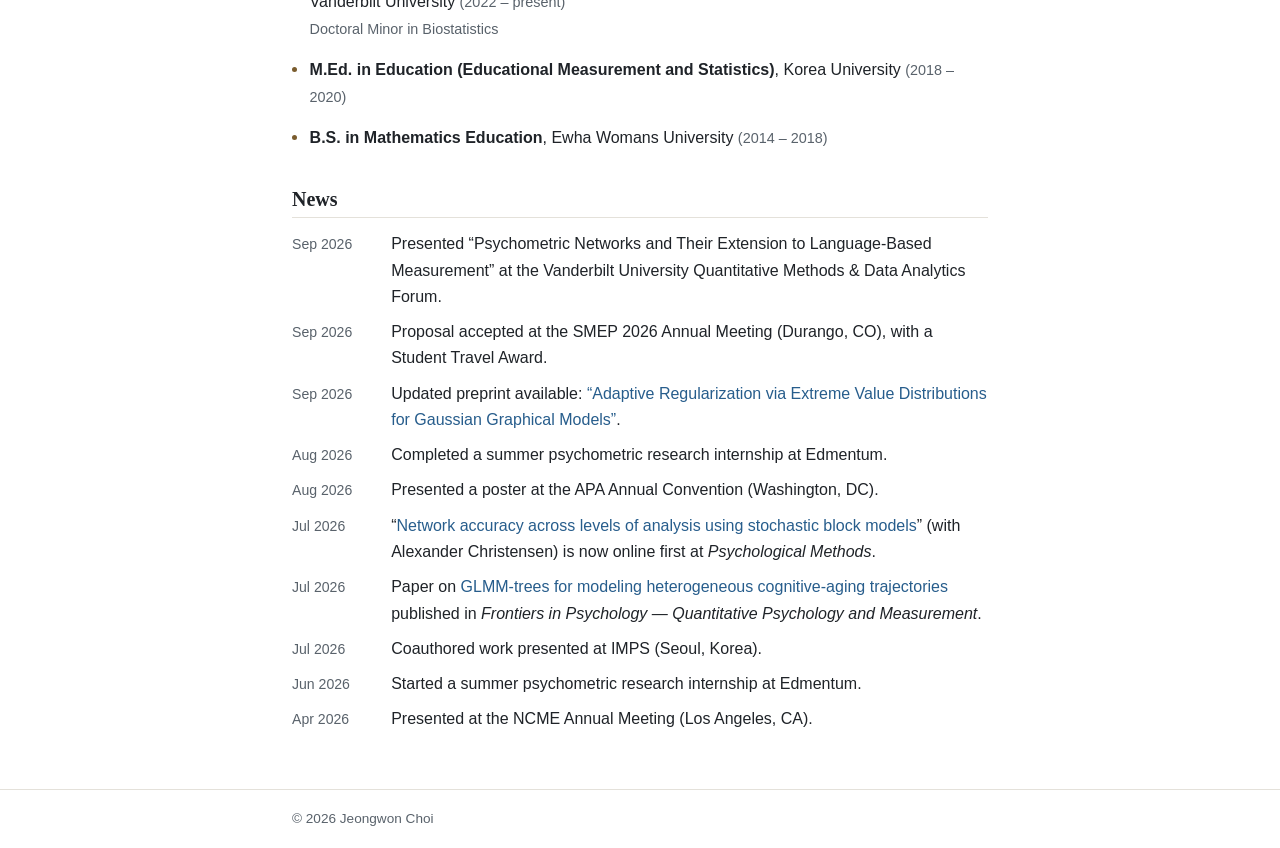
==== commit 66cf43a4: "Simplify intern title, ML interest item, and job market focus Co-Authored-By: Claude Fable 5 <norepl" ====
--- a/index.html
+++ b/index.html
@@ -130,7 +130,7 @@
       at Vanderbilt University with a doctoral minor in Biostatistics, advised by
       <a href="https://www.vanderbilt.edu/psychological_sciences/bio/alexander-christensen" target="_blank" rel="noopener">Alexander Christensen</a>.
       My dissertation develops construct semantic maps using item embeddings and network
-      psychometrics. This past summer, I was a psychometric research intern at
+      psychometrics. This past summer, I was a research intern at
       <a href="https://www.edmentum.com/" target="_blank" rel="noopener">Edmentum</a>.</p>
 
       <p>My research develops and evaluates quantitative methods, including:</p>
@@ -139,7 +139,7 @@
         <li>AI and large language model embeddings for generative psychometrics</li>
         <li>AI for education: AI tutoring and learning analytics</li>
         <li>Correlation estimation for sparse binary and categorical data</li>
-        <li>Machine learning for methodological research (classification trees, mixture models, GLMM-trees)</li>
+        <li>Machine learning for methodological research</li>
       </ul>
 
       <p>On the substantive side, I study how K-12 students and adult learners learn and
@@ -148,8 +148,8 @@
       and development, data generated from learning processes, and the integration of AI
       and education.</p>
 
-      <p><strong>I am on the 2026–2027 job market</strong> and am seeking opportunities in
-      data science, statistics, psychometrics, learning analytics, and AI in education.</p>
+      <p><strong>I am on the 2026–2027 job market</strong> and am seeking opportunities at
+      the intersection of AI and education, learning analytics, and data science.</p>
 
   <h2>Featured Research</h2>
   <div class="research-grid">
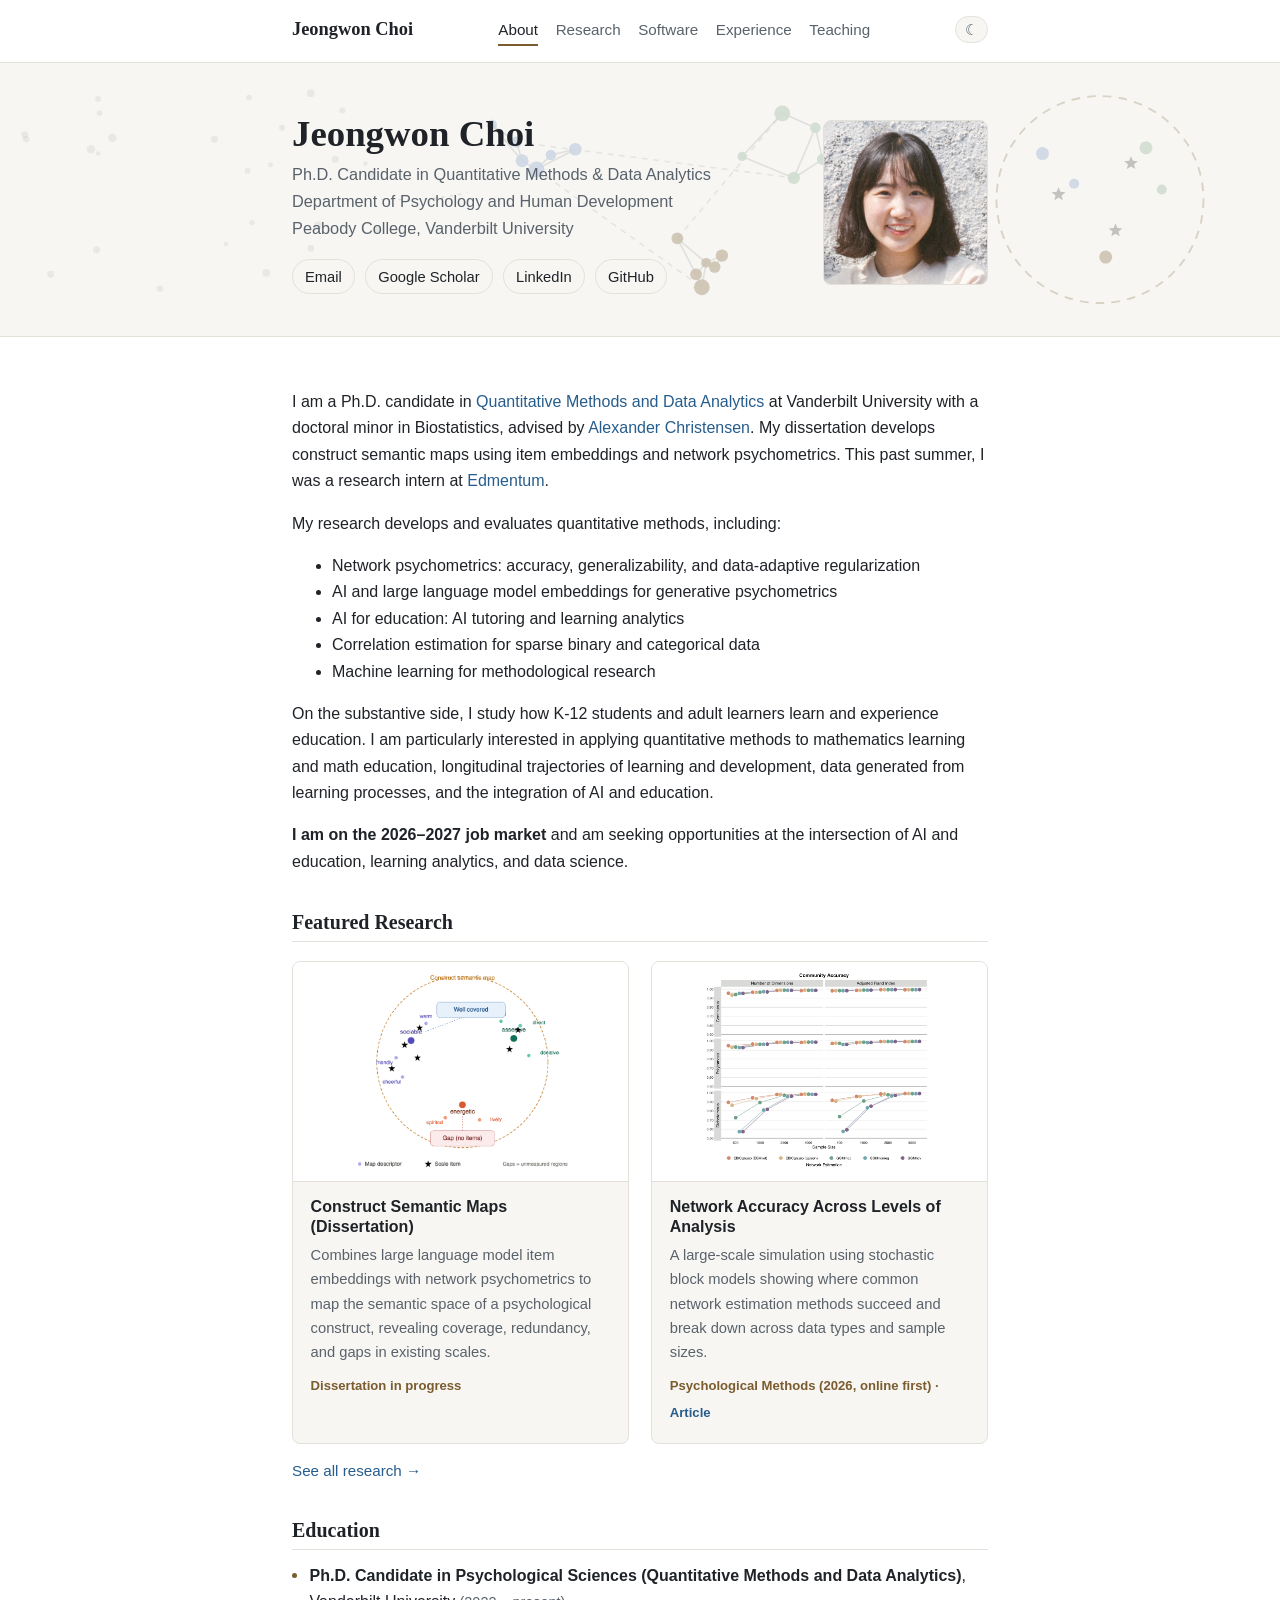
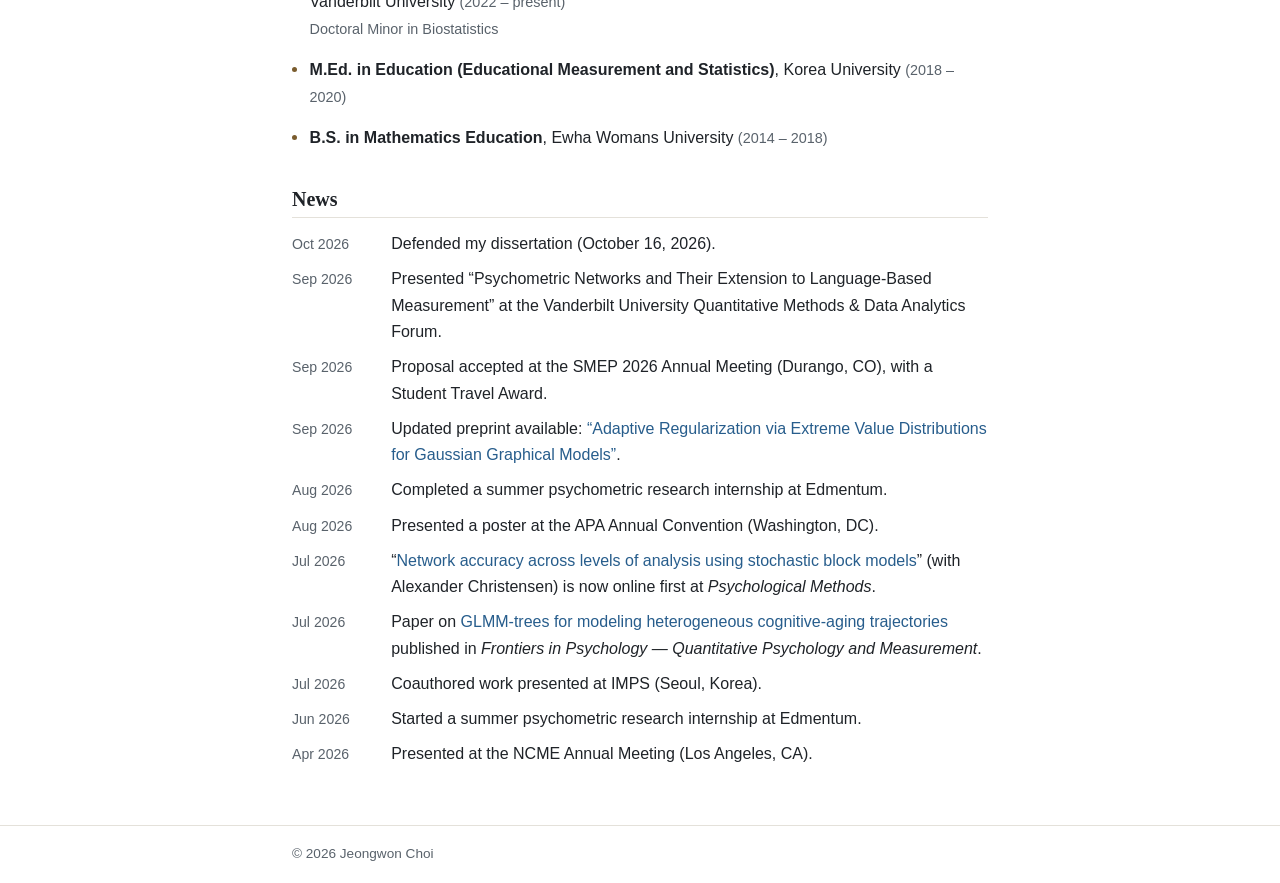
==== commit bc352080: "Add news: dissertation defended Co-Authored-By: Claude Fable 5 <noreply@anthropic.com>" ====
--- a/index.html
+++ b/index.html
@@ -186,6 +186,7 @@
 
   <h2>News</h2>
   <ul class="news">
+    <li><time>Oct 2026</time><span>Defended my dissertation (October 16, 2026).</span></li>
     <li><time>Sep 2026</time><span>Presented “Psychometric Networks and Their Extension to Language-Based Measurement” at the Vanderbilt University Quantitative Methods &amp; Data Analytics Forum.</span></li>
     <li><time>Sep 2026</time><span>Proposal accepted at the SMEP 2026 Annual Meeting (Durango, CO), with a Student Travel Award.</span></li>
     <li><time>Sep 2026</time><span>Updated preprint available: <a href="https://arxiv.org/abs/2609.05678" target="_blank" rel="noopener">“Adaptive Regularization via Extreme Value Distributions for Gaussian Graphical Models”</a>.</span></li>
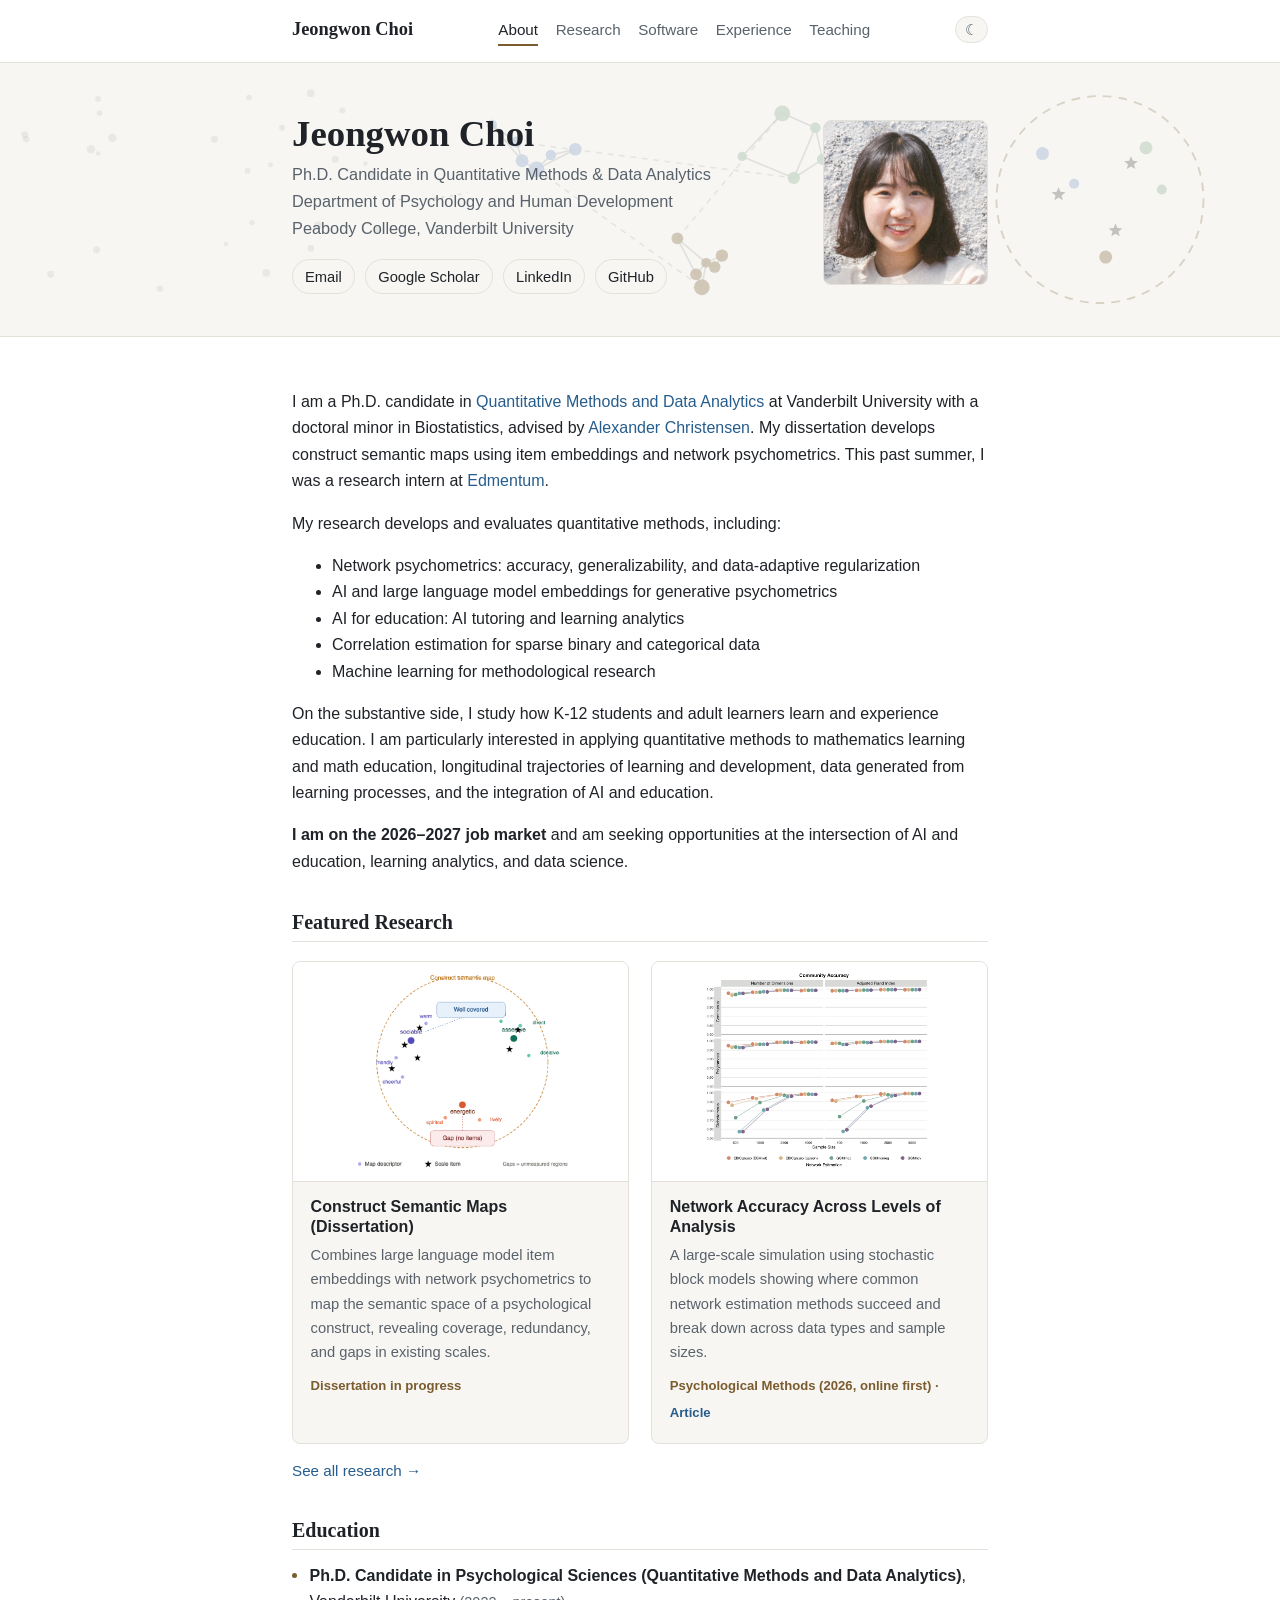
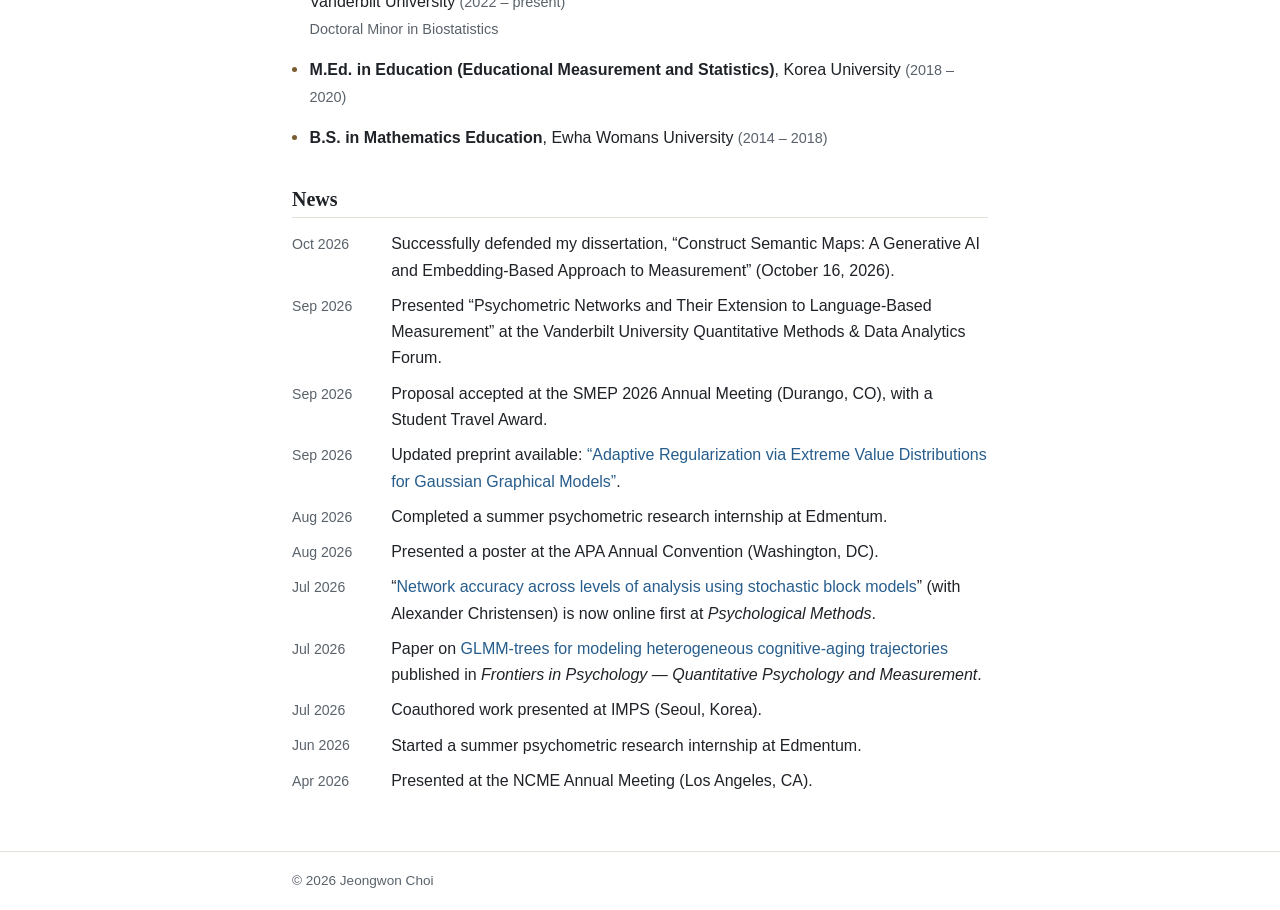
==== commit d5f52b3f: "Expand dissertation defense news with title Co-Authored-By: Claude Fable 5 <noreply@anthropic.com>" ====
--- a/index.html
+++ b/index.html
@@ -186,7 +186,7 @@
 
   <h2>News</h2>
   <ul class="news">
-    <li><time>Oct 2026</time><span>Defended my dissertation (October 16, 2026).</span></li>
+    <li><time>Oct 2026</time><span>Successfully defended my dissertation, “Construct Semantic Maps: A Generative AI and Embedding-Based Approach to Measurement” (October 16, 2026).</span></li>
     <li><time>Sep 2026</time><span>Presented “Psychometric Networks and Their Extension to Language-Based Measurement” at the Vanderbilt University Quantitative Methods &amp; Data Analytics Forum.</span></li>
     <li><time>Sep 2026</time><span>Proposal accepted at the SMEP 2026 Annual Meeting (Durango, CO), with a Student Travel Award.</span></li>
     <li><time>Sep 2026</time><span>Updated preprint available: <a href="https://arxiv.org/abs/2609.05678" target="_blank" rel="noopener">“Adaptive Regularization via Extreme Value Distributions for Gaussian Graphical Models”</a>.</span></li>
